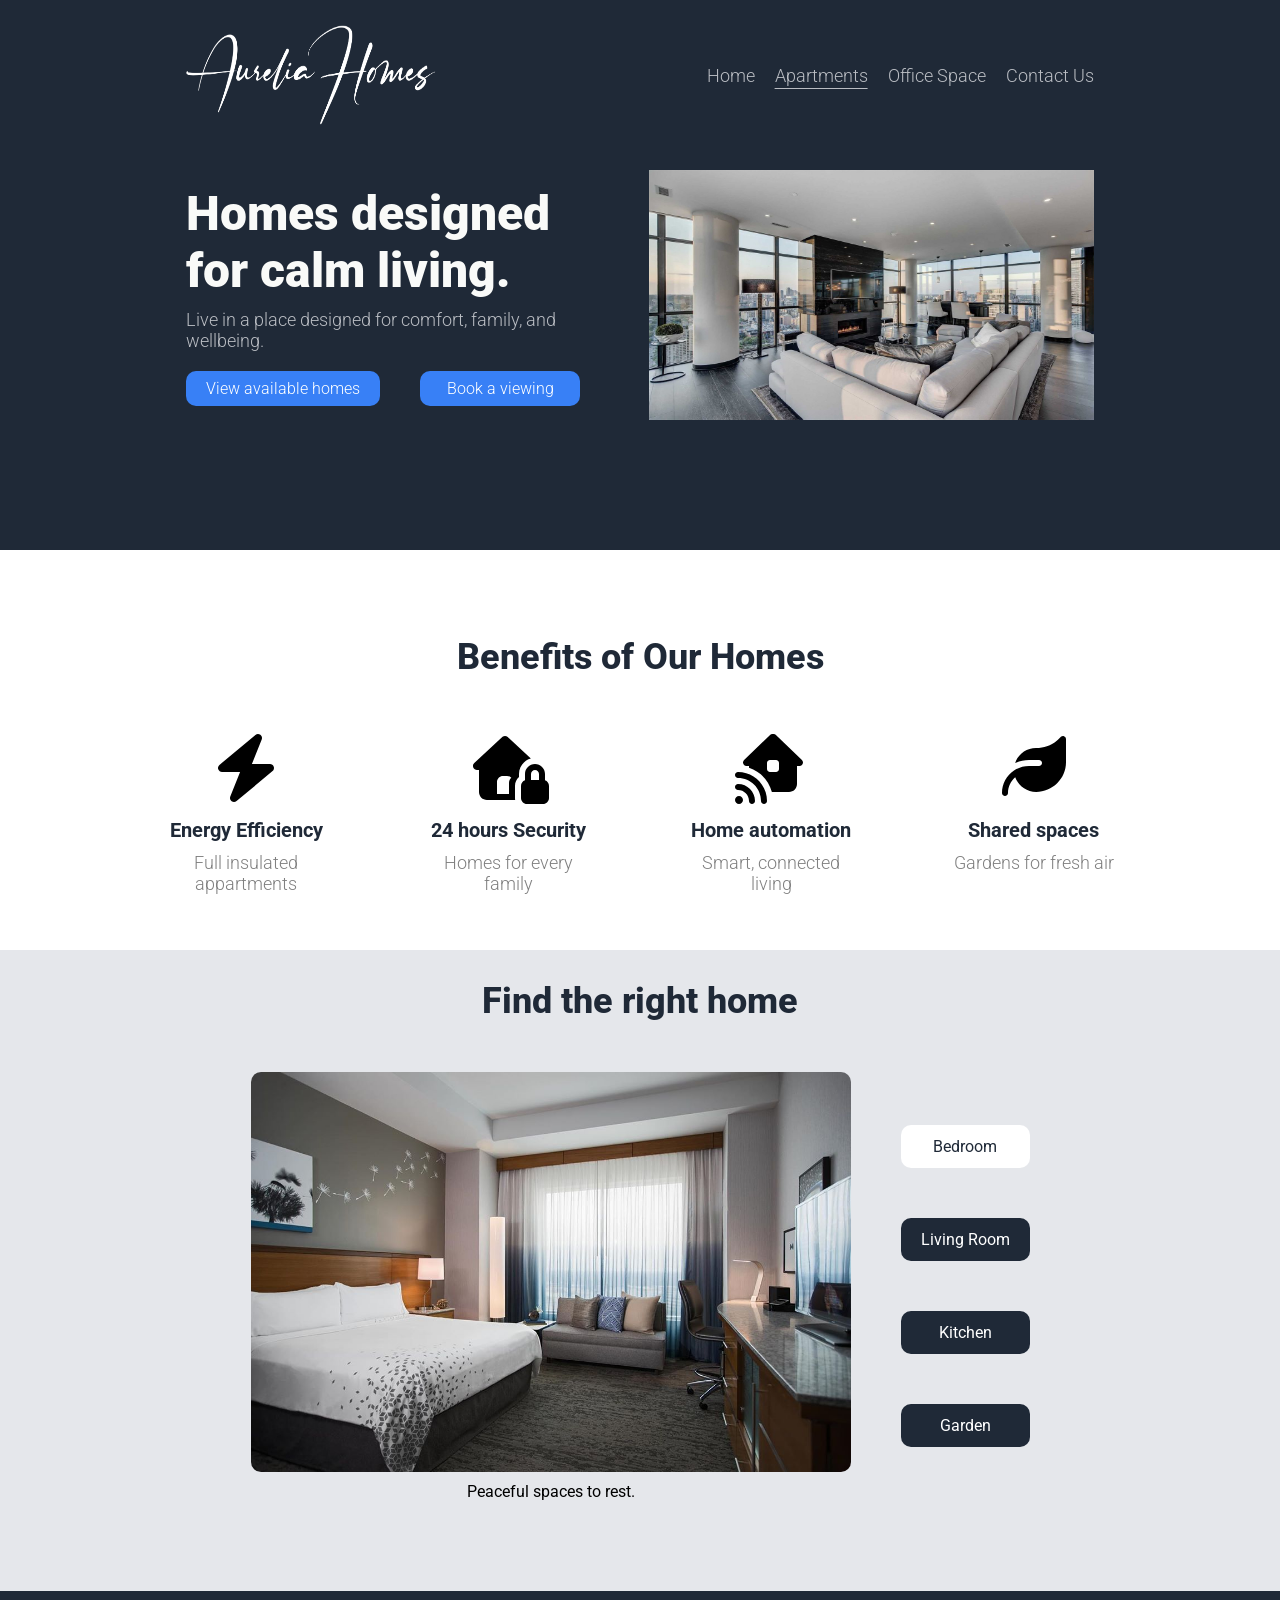
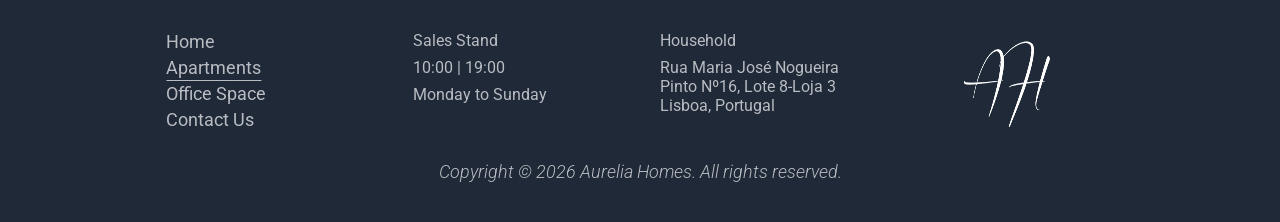
==== apartments.html @ 4593ab84 "Appartment page + fix of benefits" ====
<!DOCTYPE html>
<html lang="en">
<head>
    <meta charset="UTF-8">
    <meta name="viewport" content="width=device-width, initial-scale=1.0">
    <title>Aurelia Homes | Homes</title>
    <link rel="stylesheet" href="styles/universal.css">
    <link rel="stylesheet" href="styles/apartments.css">
</head>
<body>
    <header>
        <div class="header-container">

            <div class="header-box">
                <img class="logonav1" src="assets/logoFullWhite.png" alt="Aurelia Homes logo" height="100" width="250">
                <nav class="nav1">
                    <ul class="menu-box">
                        <li><a class="header-item" href="index.html" aria-current="page">Home</a></li>
                        <li><a class="header-item active" href="apartments.html">Apartments</a></li>
                        <li><a class="header-item" href="office.html" aria-current="page">Office Space</a></li>
                        <li><a class="header-item" href="contact.html">Contact Us</a></li>
                    </ul>
                </nav>
            </div>


            <div class="header-box">
                <img class="logonav2" src="assets/logoSmallWhite.png" alt="Aurelia Homes logo" height="100" width="100">
                <nav class="nav2">
                    <ul class="menu-box">
                        <li><a class="header-item" href="index.html">Home</a></li>
                        <li><a class="header-item active" href="apartments.html">Apartments</a></li>
                        <li><a class="header-item" href="office.html" aria-current="page">Office Space</a></li>
                        <li><a class="header-item" href="contact.html">Contact Us</a></li>
                    </ul>
                </nav>
            </div>

            <input type="checkbox" id="menu-toggle" class="menu-toggle">

            <label for="menu-toggle" class="burger" aria-label="Abrir menú">
                <span></span>
                <span></span>
                <span></span>
            </label>

        </div>

        <div class="content-container">
            <div class="content-box">
                <div class="herocontent-box">
                    <h1 class="hero-main-text">Homes designed for calm living.</h1>
                    <p class="hero-secondary-text">Live in a place designed for comfort, family, and wellbeing.</p>

                    <div class="hero-button-group">
                        <a class="hero-button" href="#showcase">View available homes</a>
                        <a class="hero-button" href="contact.html">Book a viewing</a>
                    </div>
                </div>

                <img src="assets/mainApartment.png" alt="Aurelia Homes building exterior" height="250" width="500">
            </div>
        </div>
    </header>

    <main>
        <section class="office-benefits">
            <div class="benefits-title">
                <h2 class="h2-benefits"> Benefits of Our Homes </h2>
            </div>
            <div class="benefits-section">
                <div class="benefits-image-box">
                    <img src="assets/bolt-solid-full.svg" alt="Energy Efficiency">
                    <h3 class="benefit-title">Energy Efficiency</h3>
                    <p class="benefit-text">Full insulated appartments</p>
                </div>
                <div class="benefits-image-box">
                    <img src="assets/house-lock-solid-full.svg" alt="24 hours Security">
                    <h3 class="benefit-title">24 hours Security</h3>
                    <p class="benefit-text">Homes for every family</p>
                </div>
                <div class="benefits-image-box">
                    <img src="assets/house-signal-solid-full.svg" alt="Home automation">
                    <h3 class="benefit-title">Home automation</h3>
                    <p class="benefit-text">Smart, connected living</p>
                </div>
                <div class="benefits-image-box">
                    <img src="assets/leaf-solid-full.svg" alt="Shared spaces">
                    <h3 class="benefit-title">Shared spaces</h3>
                    <p class="benefit-text">Gardens for fresh air</p>
                </div>
            </div>
        </section>

        <section class="showcase" id="showcase">
            <div class="showcase-title">
                <h2 class="h2-benefits"> Find the right home </h2>
            </div>

            <div class="showcase-content">
                <input type="radio" id="pic1" name="showcase-radio" checked>
                <input type="radio" id="pic2" name="showcase-radio">
                <input type="radio" id="pic3" name="showcase-radio">
                <input type="radio" id="pic4" name="showcase-radio">

                <div class="showcase-photo">
                    <figure class="image1">
                        <img src="assets/bedroom.png" alt="Bedroom">
                        <figcaption>Peaceful spaces to rest.</figcaption>
                    </figure>
                    <figure class="image2">
                        <img src="assets/livingRoom.png" alt="Living Room">
                        <figcaption>Bright spaces to share with family.</figcaption>
                    </figure>

                    <figure class="image3">
                        <img src="assets/kitchen.png" alt="Kitchen">
                        <figcaption> Modern, functional kitchens.</figcaption>
                    </figure>

                    <figure class="image4">
                        <img src="assets/garden.png" alt="Garden">
                        <figcaption>Outdoor spaces to enjoy fresh air.</figcaption>
                    </figure>
                </div>

                <div class="showcase-buttons">
                    <label class="photo-button" for="pic1">Bedroom</label>
                    <label class="photo-button" for="pic2">Living Room</label>
                    <label class="photo-button" for="pic3">Kitchen</label>
                    <label class="photo-button" for="pic4">Garden</label>
                </div>
            </div>
        </section>
    </main>
    

     <footer class="footer-container">

        <div class="footer-grid">         
            <nav class="footerNav1">
                <ul class="menu-box2">
                    <li><a class="footer-item" href="index.html">Home</a></li>
                    <li><a class="footer-item active" href="apartments.html">Apartments</a></li>
                    <li><a class="footer-item" href="office.html" aria-current="page">Office Space</a></li>
                    <li><a class="footer-item" href="contact.html">Contact Us</a></li>
                </ul>
            </nav>

            <div>
                <p>Sales Stand</p>
                <p>10:00 | 19:00</p>
                <p>Monday to Sunday</p>
            </div>

            <div>
                <p>Household</p>
                <p>Rua Maria José Nogueira Pinto Nº16, Lote 8-Loja 3 Lisboa, Portugal</p>
            </div>

            <div class="footerLogo">
               <img src="assets/logoSmallWhite.png" alt="Aurelia Homes logo" height="100" width="100">
            </div>

        </div>

        <div class="footer-gridMobile">    
            <nav class="footerNav2">
                <ul class="menu-box2">
                    <li><a class="footer-item" href="index.html">Home</a></li>
                    <li><a class="footer-item active" href="apartments.html">Apartments</a></li>
                    <li><a class="footer-item" href="office.html" aria-current="page">Office Space</a></li>
                    <li><a class="footer-item" href="contact.html">Contact Us</a></li>
                </ul>
            </nav>


            <input type="checkbox" id="menu-toggleFooter" class="menu-toggle2" >

            <label for="menu-toggleFooter" class="burger" aria-label="Abrir menú">
                <span></span>
                <span></span>
                <span></span>
            </label>


            <div class="footerLogo">
               <img src="assets/logoSmallWhite.png" alt="Aurelia Homes logo" height="100" width="100">
            </div>

        </div>
        <p class="footer-text">Copyright &copy; 2026 Aurelia Homes. All rights reserved.</p>
    </footer>
</body>
</html>
---- styles/universal.css ----
@import url('https://fonts.googleapis.com/css2?family=Roboto:ital,wght@0,100;0,300;0,400;0,700;0,900;1,100;1,300;1,400;1,700;1,900&display=swap');

* {
	box-sizing: border-box;
}

body {
    min-height: 100vh;
	font-family: 'Roboto', sans-serif;
	margin: 0;
	padding: 0;
}

/* ----- Shared navigation ----- */

header {
    /* border: 2px solid red; */
    display: flex;
    width: 100%;
    background-color: #1F2937;
    flex-direction: column;
    align-items: center;
    margin: 0;
    padding: 0;

}

.header-container {
    display: flex;
	justify-content: space-between;
	align-items: center;
    width: 74%;
	font-weight: 300;


}

.header-box {
    display: flex;
    justify-content: space-between;
	align-items: center;
    width: 100%;
    margin: 20px;
    position: relative;

}

.header-container > .header-box:last-of-type {
    display: none;
}

.menu-box {
	display: flex;
	gap: 20px;
	font-size: 18px;
	color: #e5e7ebc6;
	list-style: none;
	margin: 0;
	padding: 0;
}

.header-item {
	color: inherit;
	text-decoration: none;
}

.header-item:hover {
	color: white;
}

.header-item.active {
	text-decoration: underline;
	text-underline-offset: 6px;
}


/* Checkbox oculto que guarda el estado del menú */
.menu-toggle {
    position: absolute;
    opacity: 0;
    pointer-events: none;
}

/* Icono burger, oculto en escritorio */
.burger {
    display: none;
    flex-direction: column;
    gap: 5px;
    cursor: pointer;

    span {
        width: 40px;
        height: 6px;
        background-color: #F9FAF8;
        border-radius: 2px;
    }

}


/* Nav desplegable móvil, oculto por defecto */
.nav2 {
    display: none;
    position: absolute;
    top: 100%;
    left: 0;
    width: 100%;
    margin: 0;
    padding: 20px;
    background-color: #F9FAF8;
    z-index: 10;
}

/* Mostrar el desplegable cuando el checkbox está marcado */
.header-container:has(.menu-toggle:checked) .nav2 {
    display: block;
}



 /* Benefits Section */

 .office-benefits {
     min-height: 400px;
     display: flex;
     flex-direction: column;
     align-items: center;
     justify-content: center;
     text-align: center;
 }

 .h2-benefits {
     font-size: 36px;
     color: #1F2937;
     font-weight: 800;
     margin-bottom: 50px;
 }

 .benefits-section {
     width: 74%;
     display: flex;
     justify-content: space-between;
     gap: 70px;
 }

 .benefits-image-box {
     display: flex;
     flex-direction: column;
     align-items: center;
     gap: 10px;
     width: 160px;
 }

 .benefits-image-box img {
     width: 80px;
     height: 80px;
 }

 .benefit-title {
     font-size: 20px;
     color: #1F2937;
     font-weight: 700;
     margin: 0;
 }

 .benefit-text {
     font-size: 18px;
     color: #808080;
     text-align: center;
     font-weight: 300;
     margin: 0;
 }




/* ----- Shared footer ----- */

.footer-container {
	min-height: 100px;
	width: 100%;
	display: flex;
	background-color: #1F2937;
	flex-direction: column;
	justify-content: center;
	align-items: center;
	gap: 30px;
	margin: 0;
	padding: 40px 0;
}



.footer-grid {
	display: flex;
	justify-content: space-between;
	gap: 40px;
	width: 74%;

}

.footer-grid > div,
.footer-grid > nav {
	display: flex;
	flex: 1;
	flex-direction: column;
	align-items: flex-start;
	gap: 8px;
	color: #e5e7ebc6;
	font-size: 16px;

}



.footer-grid p {
	margin: 0;
}

.footer-gridMobile {
	display: none;
	gap: 20px;
	width: 90%;
	position: relative;
}

.footer-item {
	color: inherit;
	text-decoration: none;
}

.footer-item:hover {
	color: white;
}


.footer-text {
	font-style: italic;
	font-weight: 300;
	font-size: 18px;
	color: #e5e7ebc6;
	margin: 0;
}

.footer-grid > .footerLogo,
.footer-gridMobile > .footerLogo {
	display: flex;
	align-items: center;
}


.menu-toggle2 {
    position: absolute;
    opacity: 0;
    pointer-events: none;
}

.menu-box2 {
	display: flex;
	flex-direction: column;
	width: 100%;
	gap: 5px;
	font-size: 18px;
	color: #e5e7ebc6;
	list-style: none;
	margin: 0;
	padding: 0;
}

.footerNav1 {
	display: flex;
	flex-direction: column;

}


/* Nav desplegable móvil, oculto por defecto */
.footerNav2 {
    display: none;
    position: absolute;
    bottom: 100%;
    left: 0;
    width: 100%;
    margin: 0;
    padding: 20px;
    background-color: #F9FAF8;
    z-index: 10;
}



/* Mostrar el desplegable cuando el checkbox está marcado */
.footer-container:has(.menu-toggle2:checked) .footerNav2 {
    display: block;
}

.footer-item.active {
	text-decoration: underline;
	text-underline-offset: 6px;
}


/* ----- RESPONSIVENESS ----- */

@media screen and (max-width: 768px) {
	
	.header-container {
		width: 100%;
		padding-right: 1rem;
	}

    .header-container > .header-box:first-of-type {
        display: none;
    }
    .header-container > .header-box:last-of-type {
        display: flex;
    }

	.header-item:hover {
		color:#1F2937;
		font-weight: bold;	
	}

	.footer-item:hover {
		color:#1F2937;
		font-weight: bold;	
	}


	.footer-grid {
		display: none;
	}

	.footer-gridMobile {
		display: flex;
		justify-content: space-between;
		align-items: center;
	}
    .burger {
        display: flex;
    }

    .nav2 .menu-box {
        flex-direction: column;
        gap: 15px;
        padding-top: 20px;
		color:#1F2937;
		
    }

	.footerNav2 .menu-box2 {
        flex-direction: column;
        gap: 15px;
        padding-top: 20px;
		color:#1F2937;

    }




	
}
---- styles/apartments.css ----
/* Header Section */

 .header-container {
     min-height: 150px;
 }

 .content-container {
     min-height: 400px;
     width: 74%;
     display: flex;
     flex-direction: column;
     font-family: 'Roboto', sans-serif;
     font-weight: 300;
 }

 .content-box {
     display: flex;
     justify-content: space-between;
     margin: 20px;
     gap: 60px;
 }

 .herocontent-box {
     display: flex;
     flex-direction: column;
     justify-content: center;
     width: 50%;
     gap: 10px;

 }

 .hero-main-text {
     font-size: 48px;
     font-weight: 900;
     color: #F9FAF8;
     margin: 0;
 }

 .hero-secondary-text {
     font-size: 18px;
     color: #e5e7ebc6;
     margin: 0;
 }

 .hero-button-group {
     display: flex;
     gap: 40px;
 }

 .hero-button {
     display: flex;
     justify-content: center;
     align-items: center;
     background-color: #3880F6;
     border-radius: 10px;
     min-width: 160px;
     height: 35px;
     margin-top: 10px;
     text-decoration: none;
     color: white;
     padding: 10px 20px;
 }



 /* Showcase Section */

 .showcase {
     min-height: 500px;
     display: flex;
     flex-direction: column;
     align-items: center;
     background-color: #e5e7eb;
     padding-bottom: 10vh;
 }

 .showcase-content {
     display: flex;
     gap: 50px;
     max-width: 90%;
 }

 input[type="radio"] {
     display: none;
 }

 .showcase-photo {
     width: 600px;
 }

 .showcase-photo figure {
     display: none;
     margin: 0;
     text-align: center;
 }

 .showcase-photo figure img {
     width: 100%;
     height: 400px;
     object-fit: cover;
     border-radius: 10px;
     display: block;
 }

 .showcase-photo figcaption {
     margin-top: 10px;
     text-align: center;
 }

 .showcase-buttons {
     display: flex;
     flex-direction: column;
     justify-content: center;
     gap: 50px;
 }

 .photo-button {
     padding: 12px 20px;
     background-color: #1F2937;
     color: white;
     border-radius: 10px;
     cursor: pointer;
     font-family: 'Roboto', sans-serif;
     text-align: center;
 }

 .photo-button:hover {
     background: white;
     color: #1F2937;
 }

 #pic1:checked~.showcase-photo .image1,
 #pic2:checked~.showcase-photo .image2,
 #pic3:checked~.showcase-photo .image3,
 #pic4:checked~.showcase-photo .image4 {
     display: block;
 }

 #pic1:checked~.showcase-buttons label[for="pic1"],
 #pic2:checked~.showcase-buttons label[for="pic2"],
 #pic3:checked~.showcase-buttons label[for="pic3"],
 #pic4:checked~.showcase-buttons label[for="pic4"] {
     background: white;
     color: #1F2937;
 }

 @media (max-width: 768px) {

     .content-container {
         width: 100%
     }

     .content-box {
         width: auto;
         flex-direction: column;
         margin: 20px 1rem;
     }

     .herocontent-box {
         width: 100%;
         align-items: center;
         text-align: center;
     }

     .content-box img {
         width: 100%;
         height: auto;
     }

     .benefits-section {
         flex-wrap: wrap;
         gap: 30px;
     }

     .benefits-image-box {
         flex-basis: 40%;
     }

     .showcase-content {
         flex-direction: column;
         align-items: center;
         gap: 30px;
     }

     .showcase-buttons {
         gap: 15px;
         width: 100%;
     }

     .showcase-photo {
         width: 100%;
         max-width: 300px;
     }
 }
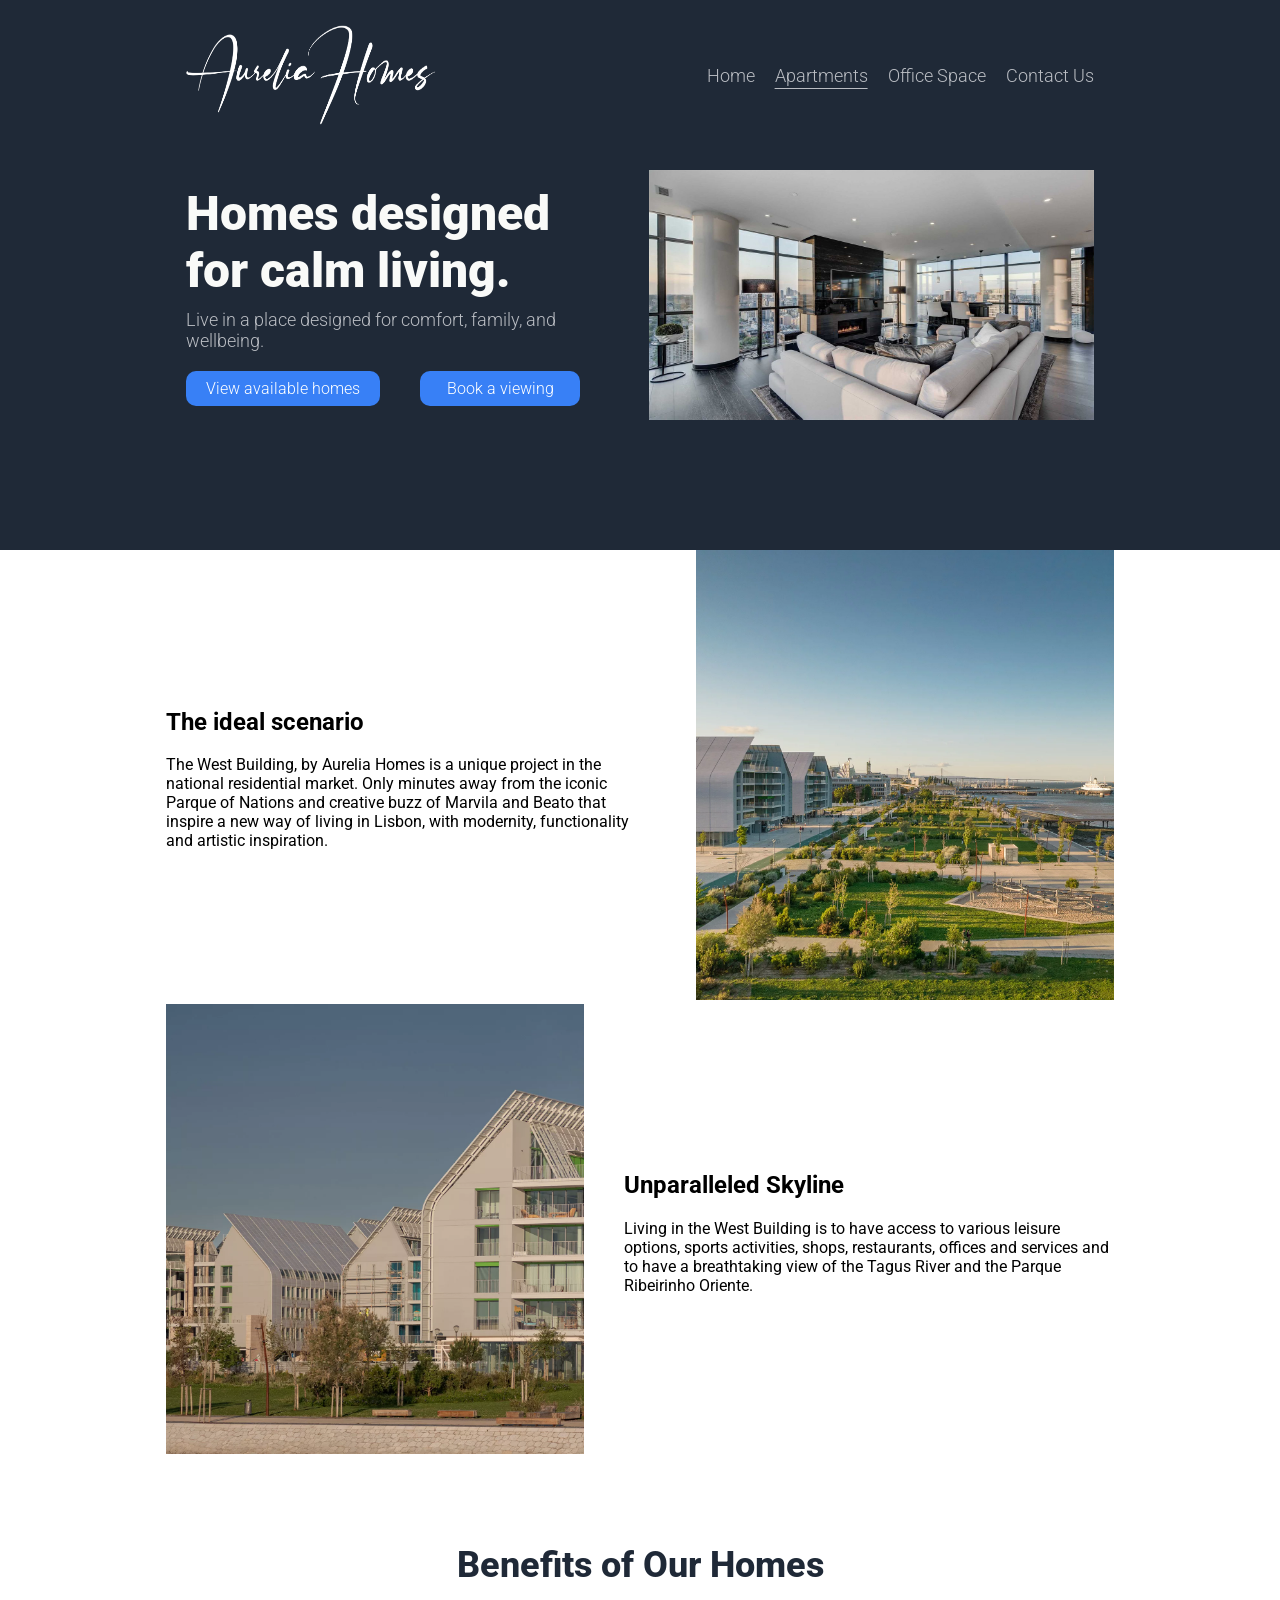
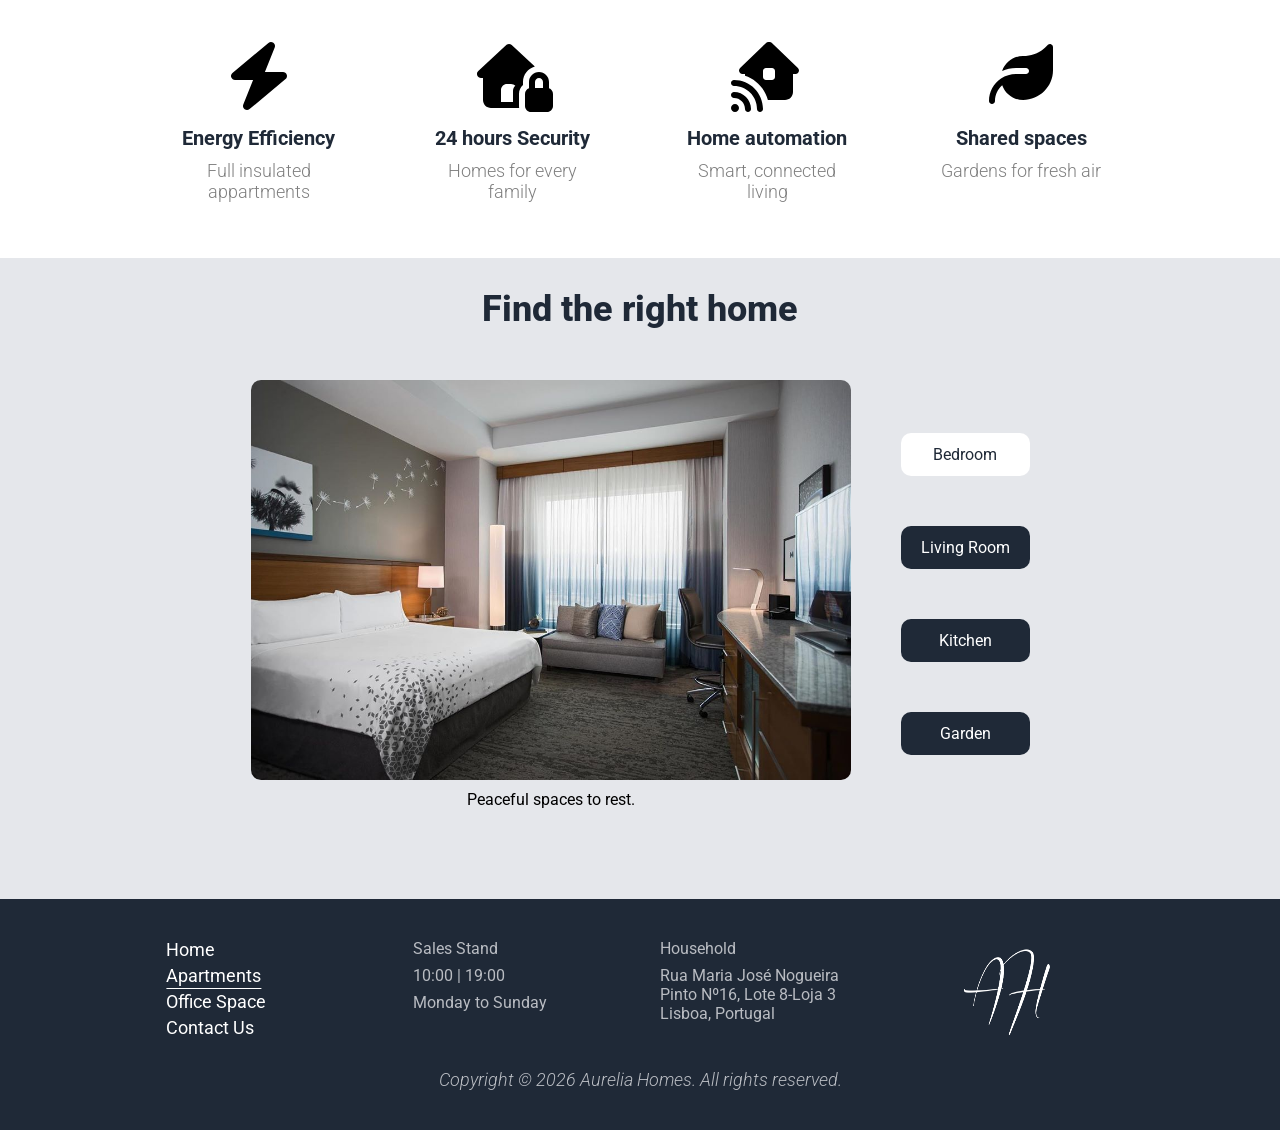
==== commit abed258f: "Fix class names" ====
--- a/apartments.html
+++ b/apartments.html
@@ -64,6 +64,47 @@
     </header>
 
     <main>
+        <section class="apartInfo">
+
+            <div class="apartInfoContainer">
+                <div class="apartInfoText">
+                    <h1>The ideal scenario</h1>
+                    <p>
+                        The West Building, by Aurelia Homes is a unique project in the national residential market. 
+                        Only minutes away from the iconic Parque of Nations and creative buzz of Marvila and Beato that 
+                        inspire a new way of living in Lisbon, with modernity, functionality and artistic inspiration.
+                    </p>
+                </div>
+
+                <div class="apartInfoText">
+                    <img src="assets/west1.jpg" alt="Aurelia Homes building exterior">
+                </div>
+
+            </div>
+
+
+            <div class="apartInfoContainer">
+
+                <div class="apartInfoText">
+                    <img src="assets/west2.jpg" alt="Aurelia Homes building exterior">
+                </div>
+
+                <div class="apartInfoText">
+                    <h1>Unparalleled Skyline</h1>
+                    <p>
+                        Living in the West Building is to have access to various leisure options, 
+                        sports activities, shops, restaurants, offices and services and to have a breathtaking 
+                        view of the Tagus River and the Parque Ribeirinho Oriente.
+                    </p>
+                </div>
+
+            </div>
+
+
+
+        </section>
+
+
         <section class="office-benefits">
             <div class="benefits-title">
                 <h2 class="h2-benefits"> Benefits of Our Homes </h2>
@@ -174,16 +215,6 @@
                 </ul>
             </nav>
 
-
-            <input type="checkbox" id="menu-toggleFooter" class="menu-toggle2" >
-
-            <label for="menu-toggleFooter" class="burger" aria-label="Abrir menú">
-                <span></span>
-                <span></span>
-                <span></span>
-            </label>
-
-
             <div class="footerLogo">
                <img src="assets/logoSmallWhite.png" alt="Aurelia Homes logo" height="100" width="100">
             </div>
--- a/styles/universal.css
+++ b/styles/universal.css
@@ -118,61 +118,94 @@
 
 
 
- /* Benefits Section */
-
- .office-benefits {
-     min-height: 400px;
+ /* BASE REUTILIZABLE — Benefits es la clase principal */
+.office-benefits,
+.features-section {
+    min-height: 400px;
+    display: flex;
+    flex-direction: column;
+    align-items: center;
+    justify-content: center;
+    text-align: center;
+}
+
+/* Títulos principales */
+.h2-benefits,
+.features-title {
+    font-size: 36px;
+    color: #1F2937;
+    font-weight: 800;
+    margin-bottom: 50px;
+}
+
+/* Grids */
+.benefits-section,
+.features-grid {
+    width: 74%;
+    display: flex;
+    justify-content: space-around; 
+    gap: 70px;
+}
+
+/* Cards */
+.benefits-image-box,
+.feature-card {
+    display: flex;
+    flex-direction: column;
+    align-items: center;
+    gap: 10px;
+    width: 160px;
+}
+
+/* Imágenes */
+.benefits-image-box img,
+.feature-card img {
+    width: 80px;
+    height: 80px;
+}
+
+/* Títulos de cada item */
+.benefit-title,
+.feature-title {
+    font-size: 20px;
+    color: #1F2937;
+    font-weight: 700;
+    margin: 0;
+}
+
+/* Textos */
+.benefit-text,
+.feature-text {
+    font-size: 18px;
+    color: #808080;
+    text-align: center;
+    font-weight: 300;
+    margin: 0;
+}
+
+
+
+
+ /* Apart section */
+
+ .apartInfo {
      display: flex;
      flex-direction: column;
      align-items: center;
-     justify-content: center;
-     text-align: center;
  }
 
- .h2-benefits {
-     font-size: 36px;
-     color: #1F2937;
-     font-weight: 800;
-     margin-bottom: 50px;
+ .apartInfoContainer {
+     display: flex;
+     align-items: center;
+     width: 74%;
+     gap: 40px;
  }
 
- .benefits-section {
-     width: 74%;
-     display: flex;
-     justify-content: space-between;
-     gap: 70px;
+ .apartInfoText img {
+     max-height: 450px;
+     max-width: 500px;
+
  }
-
- .benefits-image-box {
-     display: flex;
-     flex-direction: column;
-     align-items: center;
-     gap: 10px;
-     width: 160px;
- }
-
- .benefits-image-box img {
-     width: 80px;
-     height: 80px;
- }
-
- .benefit-title {
-     font-size: 20px;
-     color: #1F2937;
-     font-weight: 700;
-     margin: 0;
- }
-
- .benefit-text {
-     font-size: 18px;
-     color: #808080;
-     text-align: center;
-     font-weight: 300;
-     margin: 0;
- }
-
-
-
 
 /* ----- Shared footer ----- */
 
@@ -221,11 +254,10 @@
 	display: none;
 	gap: 20px;
 	width: 90%;
-	position: relative;
 }
 
 .footer-item {
-	color: inherit;
+	color: white;
 	text-decoration: none;
 }
 
@@ -249,12 +281,6 @@
 }
 
 
-.menu-toggle2 {
-    position: absolute;
-    opacity: 0;
-    pointer-events: none;
-}
-
 .menu-box2 {
 	display: flex;
 	flex-direction: column;
@@ -274,24 +300,9 @@
 }
 
 
-/* Nav desplegable móvil, oculto por defecto */
 .footerNav2 {
-    display: none;
-    position: absolute;
-    bottom: 100%;
-    left: 0;
-    width: 100%;
-    margin: 0;
-    padding: 20px;
-    background-color: #F9FAF8;
-    z-index: 10;
-}
-
-
-
-/* Mostrar el desplegable cuando el checkbox está marcado */
-.footer-container:has(.menu-toggle2:checked) .footerNav2 {
-    display: block;
+	display: flex;
+	flex-direction: column;
 }
 
 .footer-item.active {
@@ -317,12 +328,19 @@
     }
 
 	.header-item:hover {
-		color:#1F2937;
 		font-weight: bold;	
 	}
+	
+	.office-benefits{
+		margin-bottom: 20px;
+	}
+
+	.apartInfoContainer	{
+		margin-top: 20px;
+		flex-direction: column;
+	}
 
 	.footer-item:hover {
-		color:#1F2937;
 		font-weight: bold;	
 	}
 
--- a/styles/apartments.css
+++ b/styles/apartments.css
@@ -191,4 +191,7 @@
          width: 100%;
          max-width: 300px;
      }
- }+
+ }
+
+
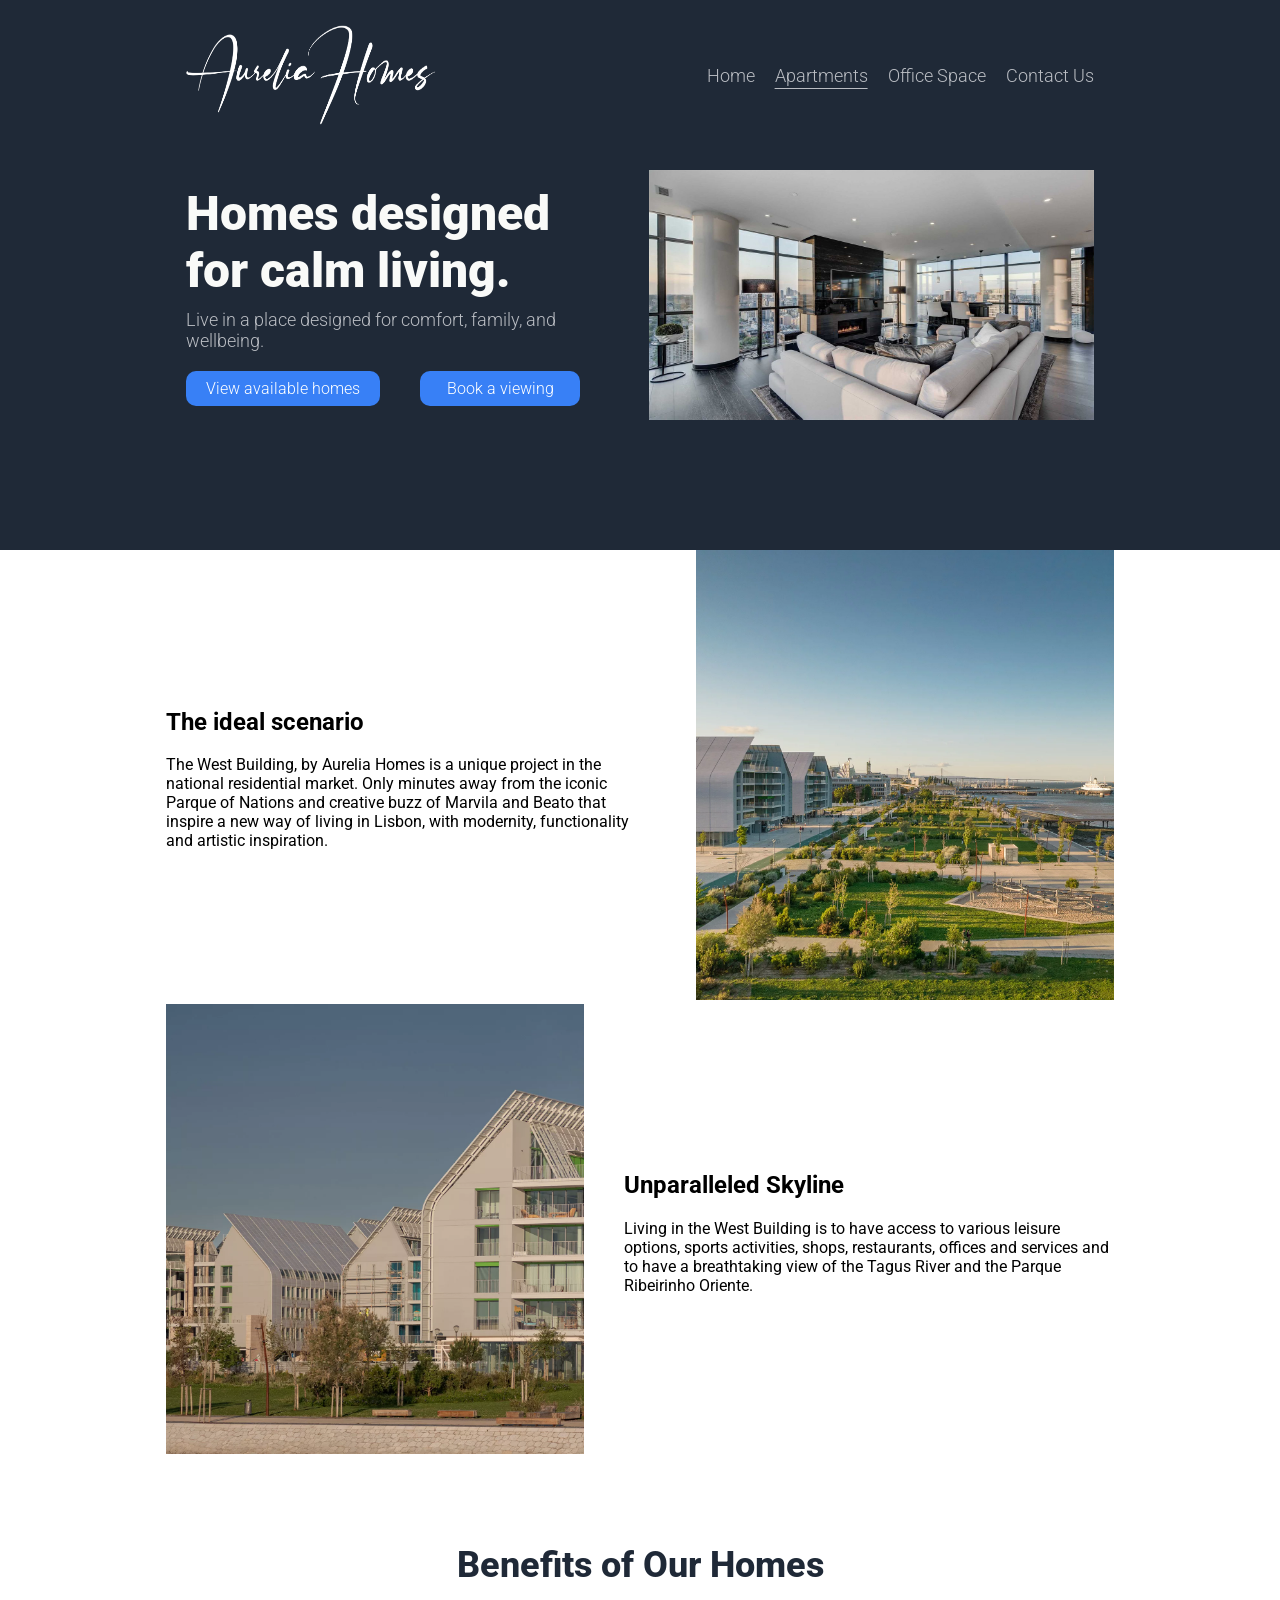
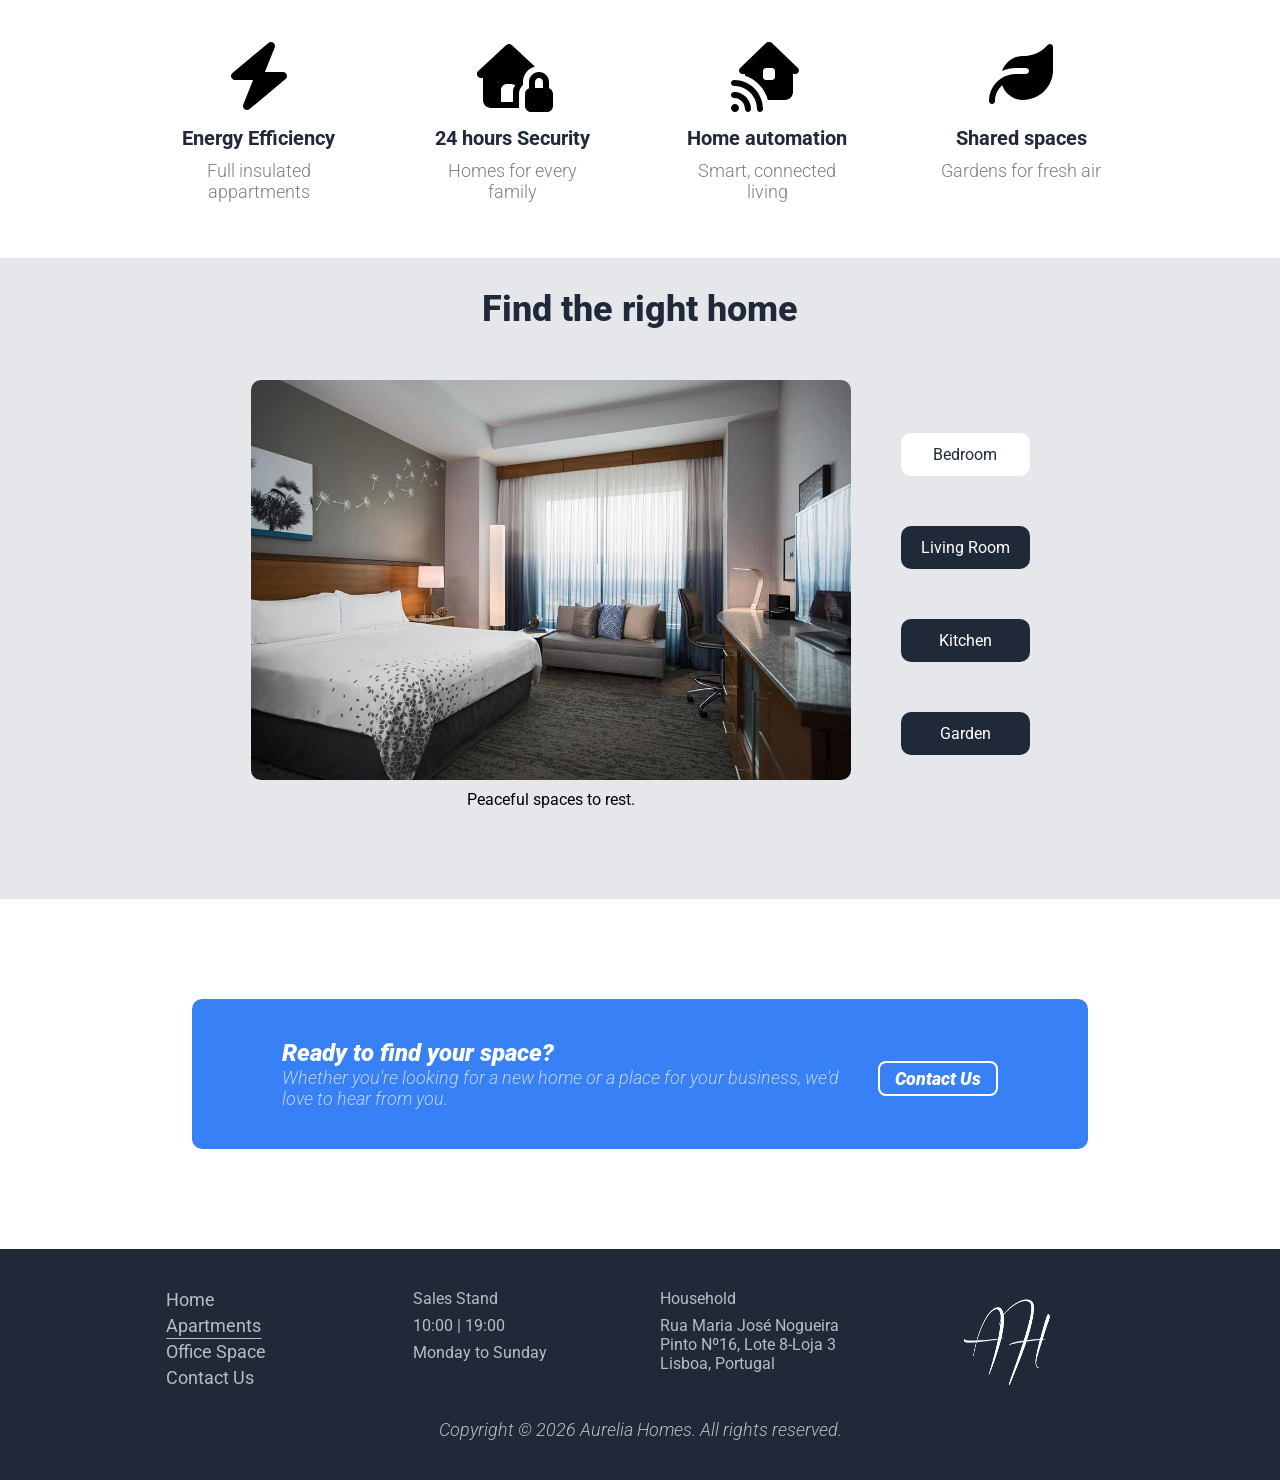
==== commit 2b8b0620: "responsiveness rework" ====
--- a/apartments.html
+++ b/apartments.html
@@ -173,7 +173,37 @@
                 </div>
             </div>
         </section>
+
+
+        <section class="cta-section" aria-labelledby="cta-heading">
+
+            <div class="cta-box">
+
+                <div class="cta-content">
+
+                    <div class="cta-copy">
+                        <h2 id="cta-heading" class="cta-title">
+                            Ready to find your space?
+                        </h2>
+
+                        <p class="cta-text">
+                            Whether you're looking for a new home or a place for your business,
+                            we'd love to hear from you.
+                        </p>
+                    </div>
+
+                    <a class="outline-button" href="contact.html">
+                        Contact Us
+                    </a>
+
+                </div>
+
+            </div>
+
+        </section>
     </main>
+    
+
     
 
      <footer class="footer-container">
--- a/styles/universal.css
+++ b/styles/universal.css
@@ -207,6 +207,85 @@
 
  }
 
+
+/*SECTION 4 - Call to action */
+.cta-section {
+    /* border: 2px solid red; */
+    min-height: 350px;
+    width: 100%;
+    display: flex;
+    justify-content: center;
+    align-items: center;
+    margin: 0;
+    padding: 0;
+
+
+}
+
+.cta-box {
+    /* border: 2px solid red; */
+    background-color: #3880F6;
+    display: flex;
+    height: 150px;
+    width: 70%;
+    justify-content: center;
+    align-items: center;
+    border-radius: 10px;
+    font-style: italic;
+    font-weight: 300;
+}
+
+.cta-content {
+    /* border: 2px solid red; */
+    display: flex;
+    width: 80%;
+    justify-content: space-between;
+	align-items: center;
+	gap: 20px;
+    
+}
+
+.cta-copy {
+    /* border: 2px solid red; */
+    display: flex;
+    flex-direction: column;
+
+}
+
+.cta-title {
+    /* border: 2px solid red; */
+    font-size: 24px;
+    color: white;
+    font-weight: 900;
+    margin: 0;
+}
+
+
+.cta-text {
+    /* border: 2px solid red; */
+    font-size: 18px;
+    color: #e5e7ebc6;
+    margin: 0;
+}
+
+
+
+.outline-button {
+    display: flex;
+    justify-content: center;
+    align-items: center;
+    width: 150px;
+    min-width: 120px;
+    height: 35px;
+    margin-top: 10px;
+    border-radius: 8px;
+    border: 2px solid white;
+    text-decoration: none;
+    font-size: 18px;
+    color: white;
+    font-weight: 900;
+}
+
 /* ----- Shared footer ----- */
 
 .footer-container {
@@ -257,7 +336,7 @@
 }
 
 .footer-item {
-	color: white;
+	color: #e5e7ebc6;
 	text-decoration: none;
 }
 
@@ -267,6 +346,7 @@
 
 
 .footer-text {
+	text-align: center;
 	font-style: italic;
 	font-weight: 300;
 	font-size: 18px;
@@ -313,6 +393,51 @@
 
 /* ----- RESPONSIVENESS ----- */
 
+
+@media screen and (max-width: 375px) {
+
+.cta-content {
+    /* border: 2px solid red; */
+    background-color: #3880F6;
+    flex-direction: column;
+    align-items: center;
+}
+
+
+.cta-box {
+    width: 95%;
+}
+
+
+   .cta-section {
+    min-height: 250px;
+    } 
+
+    .cta-text{
+        display: none;
+    }
+
+    .cta-content {
+    width: 90%;
+    }
+
+	.footer-grid {
+		display: none;
+	}
+
+
+	.footer-gridMobile {
+		display: flex;
+		width: 100%;
+		justify-content: space-between;
+		align-items: center;
+		padding: 20px;
+	}
+
+
+}
+
+
 @media screen and (max-width: 768px) {
 	
 	.header-container {
@@ -345,15 +470,7 @@
 	}
 
 
-	.footer-grid {
-		display: none;
-	}
-
-	.footer-gridMobile {
-		display: flex;
-		justify-content: space-between;
-		align-items: center;
-	}
+
     .burger {
         display: flex;
     }
@@ -366,16 +483,19 @@
 		
     }
 
-	.footerNav2 .menu-box2 {
-        flex-direction: column;
-        gap: 15px;
-        padding-top: 20px;
-		color:#1F2937;
-
-    }
-
-
-
+
+	.footer-grid {
+		display: none;
+	}
+
+
+	.footer-gridMobile {
+		display: flex;
+		width: 95%;
+		justify-content: space-between;
+		align-items: center;
+		padding: 20px;
+	}
 
 	
 }
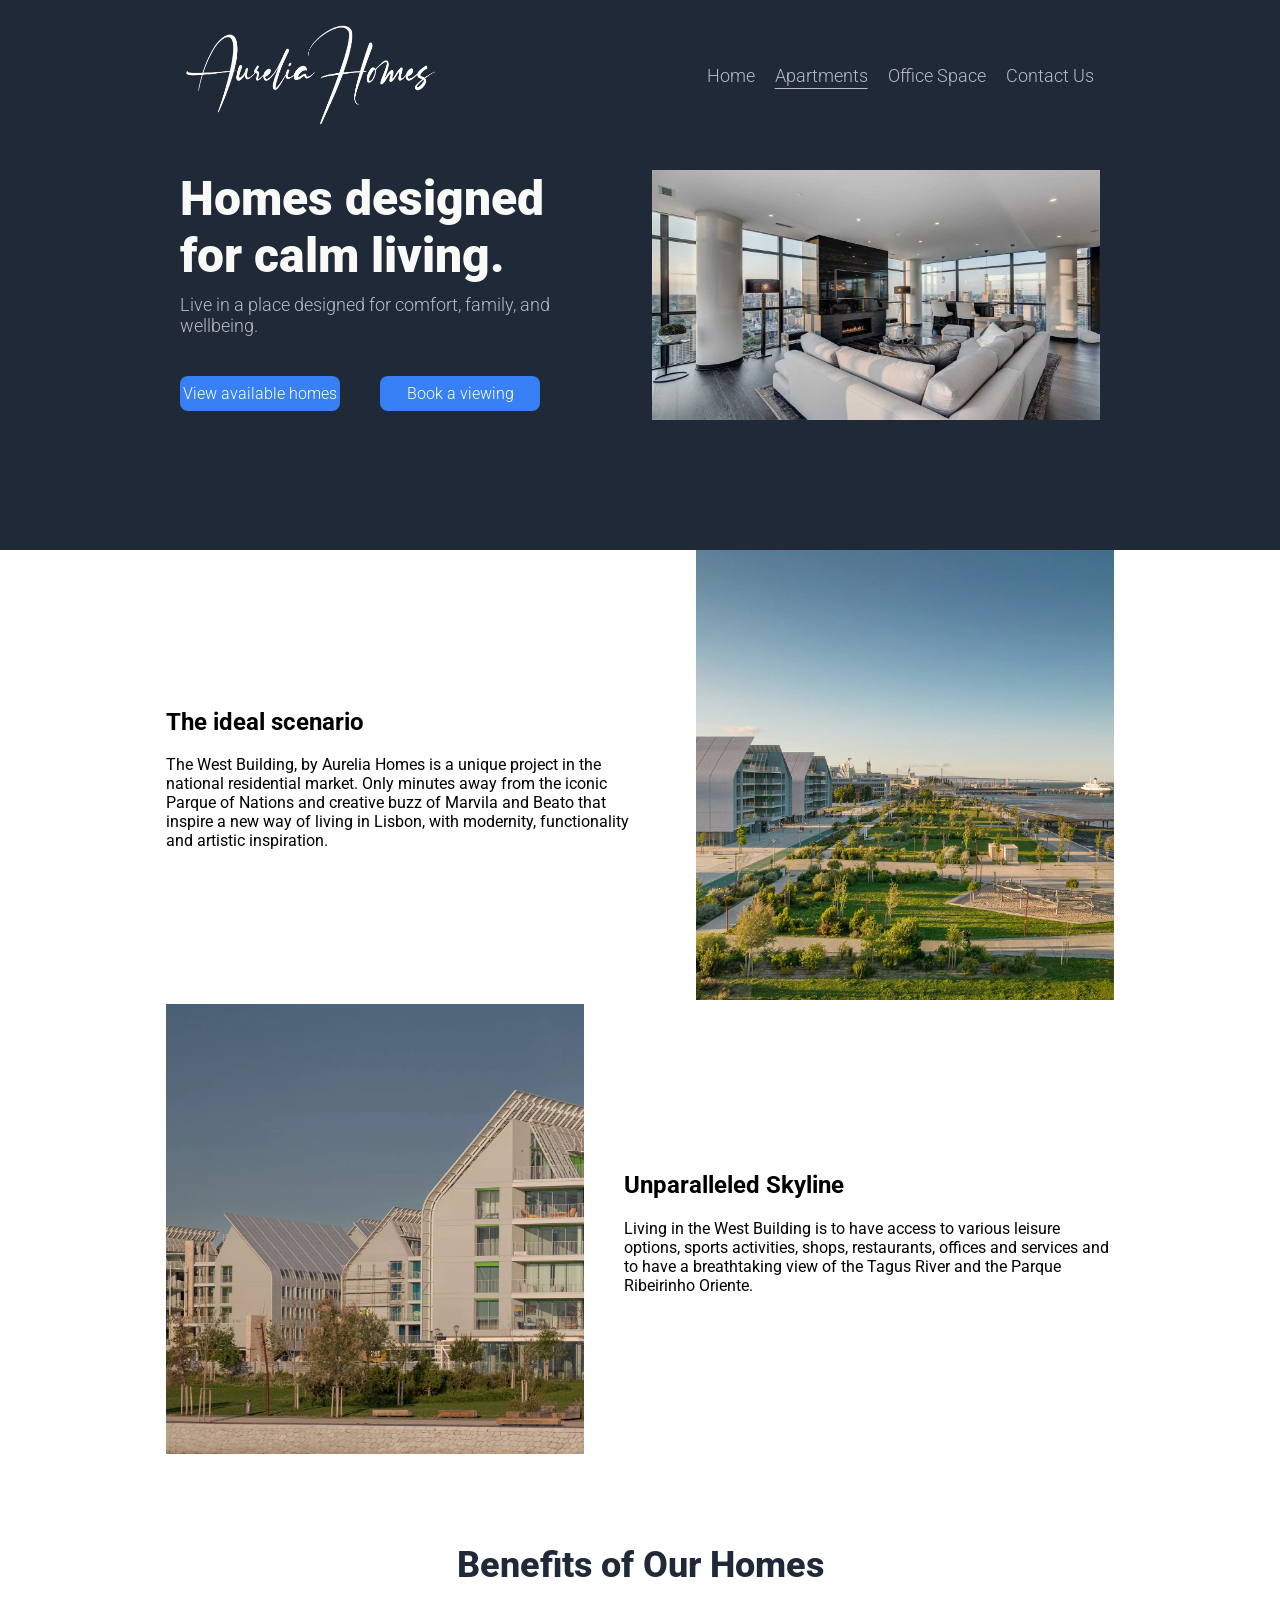
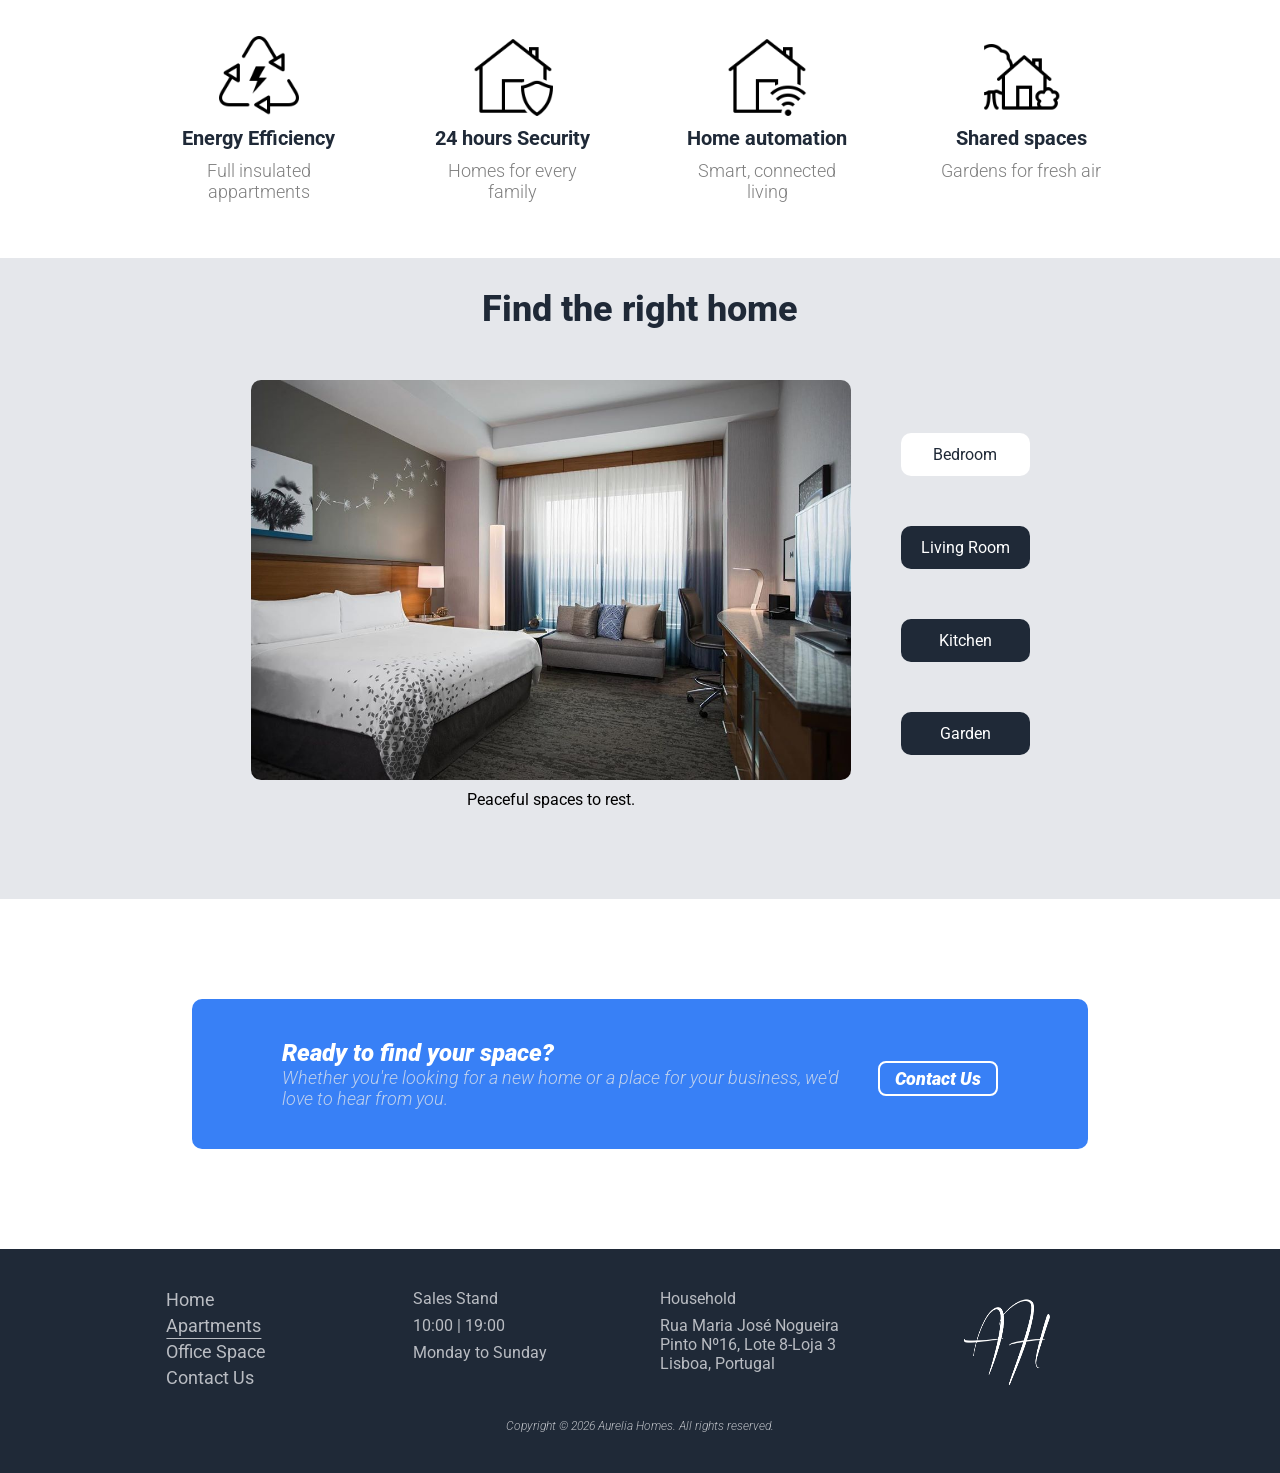
==== commit b4730bae: "general tweaks" ====
--- a/apartments.html
+++ b/apartments.html
@@ -29,8 +29,8 @@
                 <nav class="nav2">
                     <ul class="menu-box">
                         <li><a class="header-item" href="index.html">Home</a></li>
-                        <li><a class="header-item active" href="apartments.html">Apartments</a></li>
-                        <li><a class="header-item" href="office.html" aria-current="page">Office Space</a></li>
+                        <li><a class="header-item active" href="apartments.html" aria-current="page">Apartments</a></li>
+                        <li><a class="header-item" href="office.html" >Office Space</a></li>
                         <li><a class="header-item" href="contact.html">Contact Us</a></li>
                     </ul>
                 </nav>
@@ -111,22 +111,22 @@
             </div>
             <div class="benefits-section">
                 <div class="benefits-image-box">
-                    <img src="assets/bolt-solid-full.svg" alt="Energy Efficiency">
+                    <img src="assets/icons8-renewable-energy-100.png" alt="Energy Efficiency">
                     <h3 class="benefit-title">Energy Efficiency</h3>
                     <p class="benefit-text">Full insulated appartments</p>
                 </div>
                 <div class="benefits-image-box">
-                    <img src="assets/house-lock-solid-full.svg" alt="24 hours Security">
+                    <img src="assets/icons8-home-security-100.png" alt="24 hours Security">
                     <h3 class="benefit-title">24 hours Security</h3>
                     <p class="benefit-text">Homes for every family</p>
                 </div>
                 <div class="benefits-image-box">
-                    <img src="assets/house-signal-solid-full.svg" alt="Home automation">
+                    <img src="assets/icons8-smart-home-connection-100.png" alt="Home automation">
                     <h3 class="benefit-title">Home automation</h3>
                     <p class="benefit-text">Smart, connected living</p>
                 </div>
                 <div class="benefits-image-box">
-                    <img src="assets/leaf-solid-full.svg" alt="Shared spaces">
+                    <img src="assets/icons8-garden-100.png" alt="Shared spaces">
                     <h3 class="benefit-title">Shared spaces</h3>
                     <p class="benefit-text">Gardens for fresh air</p>
                 </div>
--- a/styles/universal.css
+++ b/styles/universal.css
@@ -29,6 +29,7 @@
     display: flex;
 	justify-content: space-between;
 	align-items: center;
+    min-height: 150px;
     width: 74%;
 	font-weight: 300;
 
@@ -114,6 +115,65 @@
 /* Mostrar el desplegable cuando el checkbox está marcado */
 .header-container:has(.menu-toggle:checked) .nav2 {
     display: block;
+}
+
+
+/* ----- Shared hero content ----- */
+
+.content-container {
+    min-height: 400px;
+    width: 74%;
+    display: flex;
+    flex-direction: column;
+	align-items: center;
+    font-weight: 300;
+}
+
+.content-box {
+    display: flex;
+    justify-content: space-between;
+    margin: 20px;
+    gap: 60px;
+}
+
+.herocontent-box {
+    display: flex;
+    flex-direction: column;
+    align-items: flex-start;
+    width: 50%;
+    gap: 10px;
+}
+
+.hero-main-text {
+    font-size: 48px;
+    font-weight: 900;
+    color: #F9FAF8;
+    margin: 0;
+}
+
+.hero-secondary-text {
+    font-size: 18px;
+    color: #e5e7ebc6;
+    margin: 0;
+}
+
+.hero-button-group {
+    display: flex;
+    gap: 40px;
+    margin-top: 20px;
+}
+
+.hero-button {
+    display: flex;
+    justify-content: center;
+    align-items: center;
+    background-color: #3880F6;
+    border-radius: 8px;
+    min-width: 160px;
+    height: 35px;
+    margin-top: 10px;
+    text-decoration: none;
+    color: white;
 }
 
 
@@ -349,7 +409,7 @@
 	text-align: center;
 	font-style: italic;
 	font-weight: 300;
-	font-size: 18px;
+	font-size: 12px;
 	color: #e5e7ebc6;
 	margin: 0;
 }
@@ -394,19 +454,119 @@
 /* ----- RESPONSIVENESS ----- */
 
 
-@media screen and (max-width: 375px) {
-
-.cta-content {
-    /* border: 2px solid red; */
-    background-color: #3880F6;
-    flex-direction: column;
-    align-items: center;
-}
-
-
-.cta-box {
-    width: 95%;
-}
+@media screen and (max-width: 768px) {
+	
+	.header-container {
+		width: 100%;
+		padding-right: 1rem;
+	}
+
+    .header-container > .header-box:first-of-type {
+        display: none;
+    }
+    .header-container > .header-box:last-of-type {
+        display: flex;
+    }
+
+    .content-container {
+        width: 100%;
+    }
+
+    .content-box {
+        flex-direction: column;
+        align-items: center;
+        margin: 20px 0;
+        width: 95%;
+
+		border: 1px solid red;
+    }
+
+    .content-box img {
+        width: 100%;
+        height: auto;
+    }
+
+    .herocontent-box {
+        width: 100%;
+        align-items: center;
+        justify-content: center;
+        text-align: center;
+    }
+
+	.header-item:hover {
+		font-weight: bold;
+	}
+	
+	.office-benefits{
+		margin-bottom: 20px;
+	}
+
+	.apartInfoContainer	{
+		margin-top: 20px;
+		flex-direction: column;
+		gap: 10px;
+	}
+
+	.footer-item:hover {
+		font-weight: bold;	
+	}
+
+
+
+    .burger {
+        display: flex;
+    }
+
+    .nav2 .menu-box {
+        flex-direction: column;
+        gap: 15px;
+        padding-top: 20px;
+		color:#1F2937;
+		
+    }
+
+
+	.h2-benefits,
+	.features-title {
+		font-size: 34px;
+	}
+
+
+
+	.footer-grid {
+		display: none;
+	}
+
+
+	.footer-gridMobile {
+		display: flex;
+		width: 95%;
+		justify-content: space-between;
+		align-items: center;
+		padding: 20px;
+	}
+
+	.hero-main-text {
+		font-size: 34px;
+	}
+
+	.hero-button-group {
+		flex-direction: column;
+		gap: 10px;
+		margin-top: 20px;
+	}
+
+	.cta-content {
+		/* border: 2px solid red; */
+		background-color: #3880F6;
+		flex-direction: column;
+		align-items: center;
+	}
+
+
+	.cta-box {
+		width: 95%;
+	}
 
 
    .cta-section {
@@ -433,71 +593,8 @@
 		align-items: center;
 		padding: 20px;
 	}
-
-
-}
-
-
-@media screen and (max-width: 768px) {
 	
-	.header-container {
-		width: 100%;
-		padding-right: 1rem;
-	}
-
-    .header-container > .header-box:first-of-type {
-        display: none;
-    }
-    .header-container > .header-box:last-of-type {
-        display: flex;
-    }
-
-	.header-item:hover {
-		font-weight: bold;	
-	}
-	
-	.office-benefits{
-		margin-bottom: 20px;
-	}
-
-	.apartInfoContainer	{
-		margin-top: 20px;
-		flex-direction: column;
-	}
-
-	.footer-item:hover {
-		font-weight: bold;	
-	}
-
-
-
-    .burger {
-        display: flex;
-    }
-
-    .nav2 .menu-box {
-        flex-direction: column;
-        gap: 15px;
-        padding-top: 20px;
-		color:#1F2937;
-		
-    }
-
-
-	.footer-grid {
-		display: none;
-	}
-
-
-	.footer-gridMobile {
-		display: flex;
-		width: 95%;
-		justify-content: space-between;
-		align-items: center;
-		padding: 20px;
-	}
-
-	
-}
-
-
+
+}
+
+
--- a/styles/apartments.css
+++ b/styles/apartments.css
@@ -1,68 +1,3 @@
- /* Header Section */
-
- .header-container {
-     min-height: 150px;
- }
-
- .content-container {
-     min-height: 400px;
-     width: 74%;
-     display: flex;
-     flex-direction: column;
-     font-family: 'Roboto', sans-serif;
-     font-weight: 300;
- }
-
- .content-box {
-     display: flex;
-     justify-content: space-between;
-     margin: 20px;
-     gap: 60px;
- }
-
- .herocontent-box {
-     display: flex;
-     flex-direction: column;
-     justify-content: center;
-     width: 50%;
-     gap: 10px;
-
- }
-
- .hero-main-text {
-     font-size: 48px;
-     font-weight: 900;
-     color: #F9FAF8;
-     margin: 0;
- }
-
- .hero-secondary-text {
-     font-size: 18px;
-     color: #e5e7ebc6;
-     margin: 0;
- }
-
- .hero-button-group {
-     display: flex;
-     gap: 40px;
- }
-
- .hero-button {
-     display: flex;
-     justify-content: center;
-     align-items: center;
-     background-color: #3880F6;
-     border-radius: 10px;
-     min-width: 160px;
-     height: 35px;
-     margin-top: 10px;
-     text-decoration: none;
-     color: white;
-     padding: 10px 20px;
- }
-
-
-
  /* Showcase Section */
 
  .showcase {
@@ -146,30 +81,17 @@
 
  @media (max-width: 768px) {
 
-     .content-container {
-         width: 100%
-     }
-
-     .content-box {
-         width: auto;
-         flex-direction: column;
-         margin: 20px 1rem;
-     }
-
-     .herocontent-box {
-         width: 100%;
-         align-items: center;
-         text-align: center;
-     }
-
-     .content-box img {
-         width: 100%;
-         height: auto;
-     }
-
      .benefits-section {
          flex-wrap: wrap;
          gap: 30px;
+         width: 95%;
+         
+    
+     }
+
+     .apartInfoContainer{
+        width: 95%;
+
      }
 
      .benefits-image-box {
@@ -180,6 +102,7 @@
          flex-direction: column;
          align-items: center;
          gap: 30px;
+         width: 95%;
      }
 
      .showcase-buttons {
@@ -189,9 +112,7 @@
 
      .showcase-photo {
          width: 100%;
-         max-width: 300px;
+         max-width: 330px;
      }
 
  }
-
-
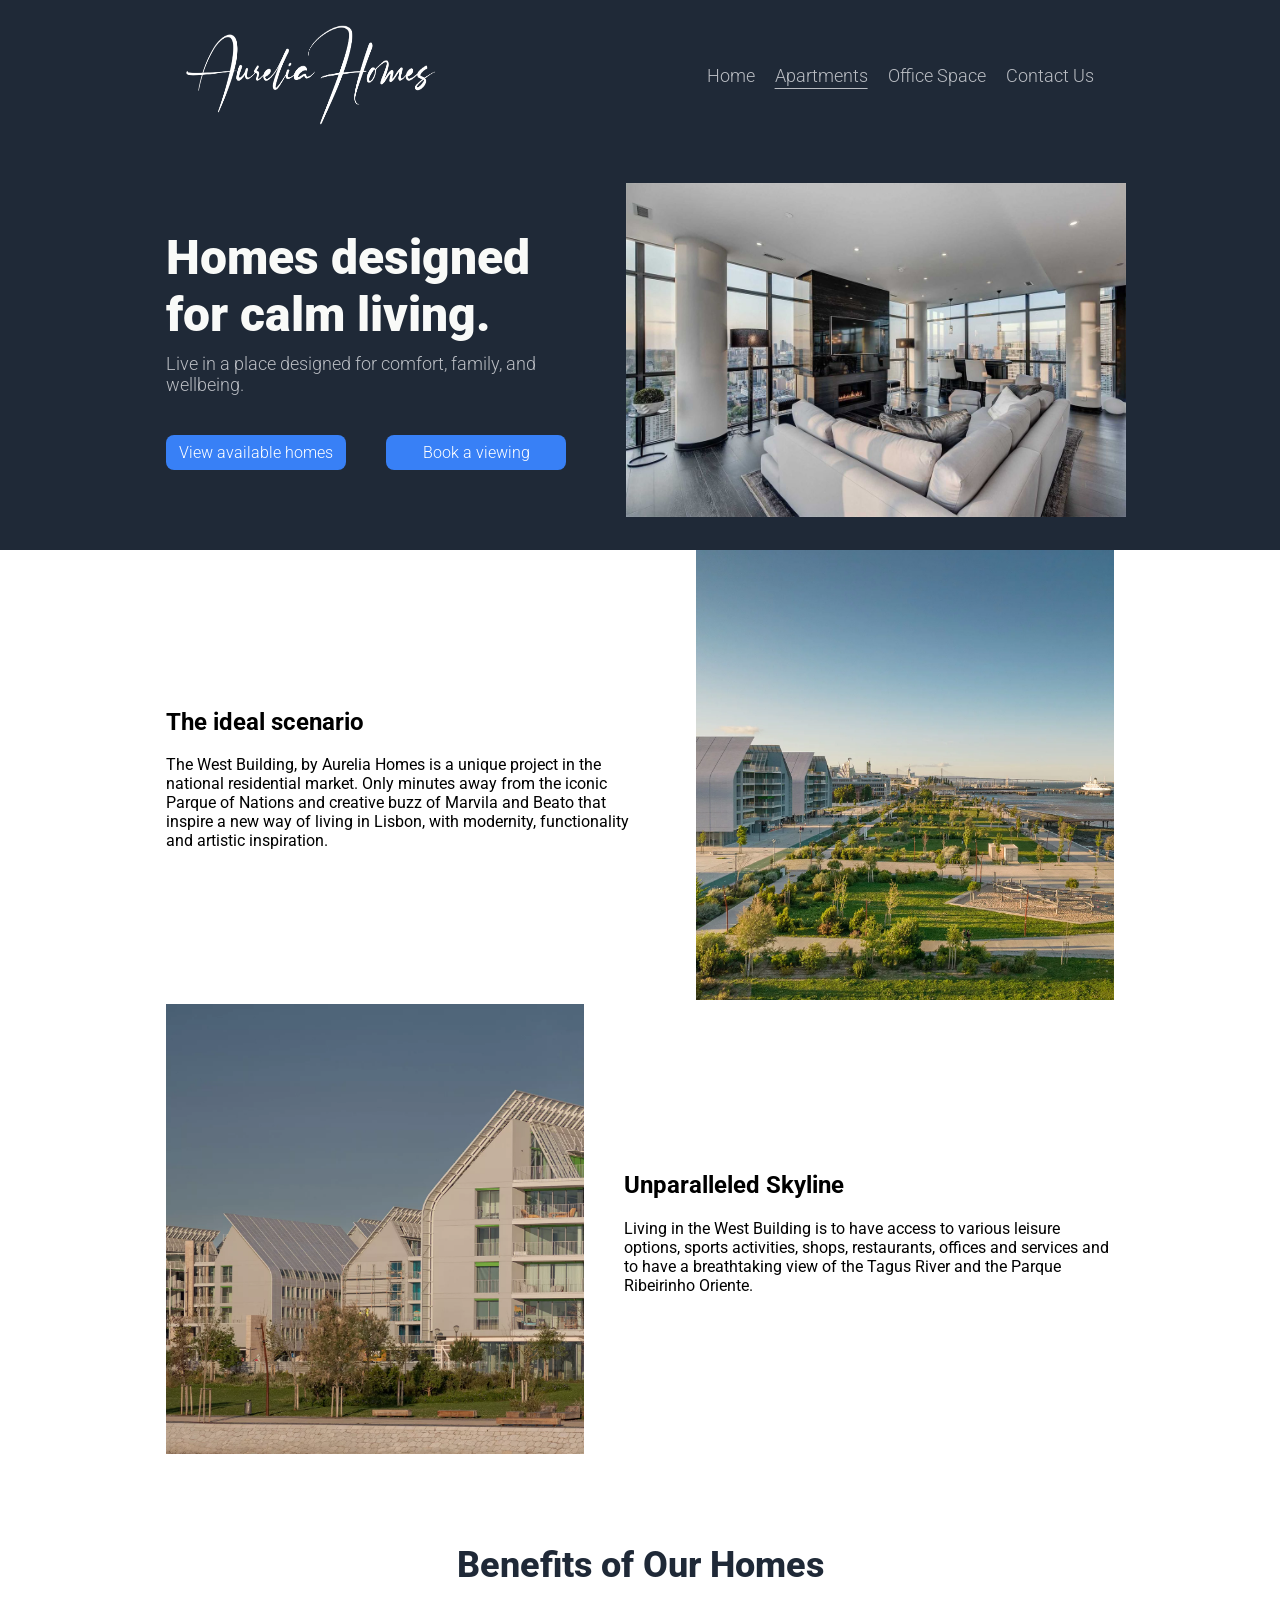
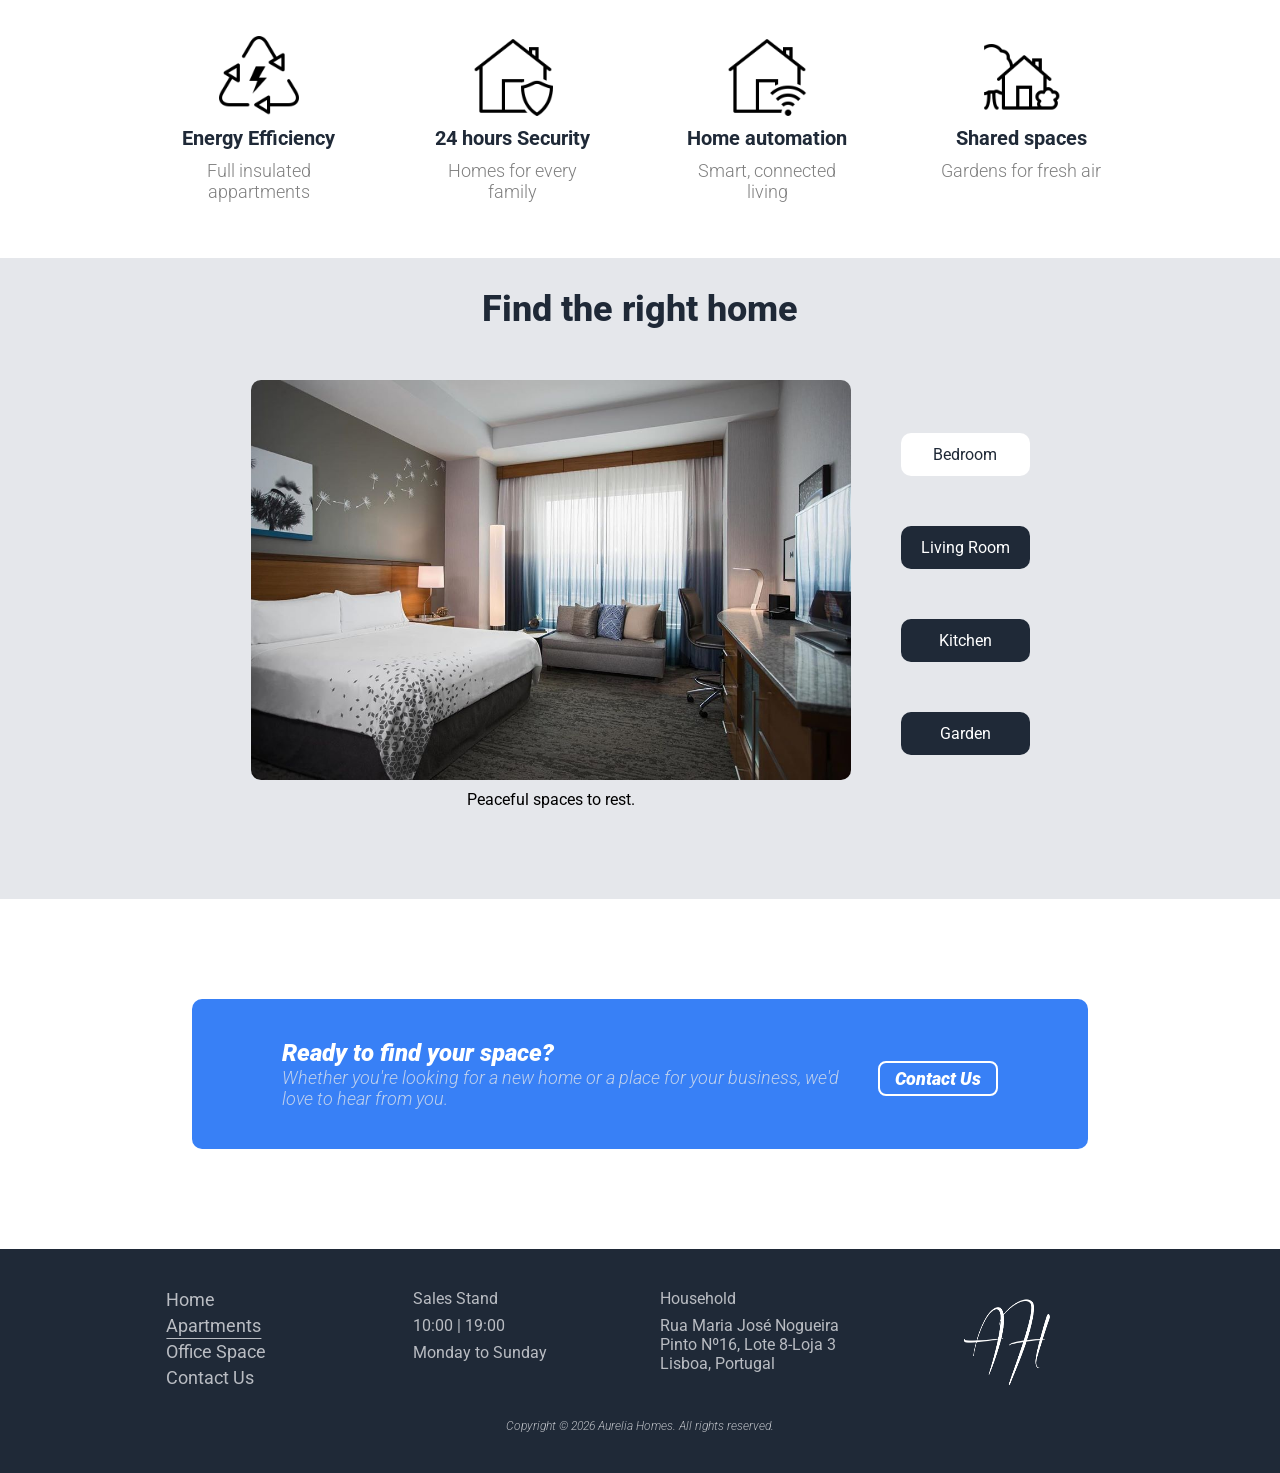
==== commit b5fb7f03: "Moved the content-container Moved the content-container to the main section and update the css" ====
--- a/apartments.html
+++ b/apartments.html
@@ -46,6 +46,9 @@
 
         </div>
 
+    </header>
+
+    <main>
         <div class="content-container">
             <div class="content-box">
                 <div class="herocontent-box">
@@ -61,9 +64,7 @@
                 <img src="assets/mainApartment.png" alt="Aurelia Homes building exterior" height="250" width="500">
             </div>
         </div>
-    </header>
-
-    <main>
+
         <section class="apartInfo">
 
             <div class="apartInfoContainer">
--- a/styles/universal.css
+++ b/styles/universal.css
@@ -14,7 +14,6 @@
 /* ----- Shared navigation ----- */
 
 header {
-    /* border: 2px solid red; */
     display: flex;
     width: 100%;
     background-color: #1F2937;
@@ -66,7 +65,8 @@
 }
 
 .header-item:hover {
-	color: white;
+	font-weight: bold;
+
 }
 
 .header-item.active {
@@ -121,19 +121,22 @@
 /* ----- Shared hero content ----- */
 
 .content-container {
+    width: 100%;
     min-height: 400px;
+    display: flex;
+    justify-content: center;
+    align-items: center;
+    background-color: #1F2937;
+    font-weight: 300;
+}
+
+.content-box {
     width: 74%;
     display: flex;
-    flex-direction: column;
-	align-items: center;
-    font-weight: 300;
-}
-
-.content-box {
-    display: flex;
     justify-content: space-between;
-    margin: 20px;
+    align-items: center;
     gap: 60px;
+    margin: 0;
 }
 
 .herocontent-box {
@@ -141,7 +144,9 @@
     flex-direction: column;
     align-items: flex-start;
     width: 50%;
+    max-width: 100%;
     gap: 10px;
+    flex: 1 1 0;
 }
 
 .hero-main-text {
@@ -169,11 +174,20 @@
     align-items: center;
     background-color: #3880F6;
     border-radius: 8px;
-    min-width: 160px;
+    min-width: 180px;
     height: 35px;
     margin-top: 10px;
     text-decoration: none;
     color: white;
+}
+
+.content-box img {
+    display: block;
+    width: 500px;
+    max-width: 100%;
+    height: auto;
+    object-fit: cover;
+    flex-shrink: 0;
 }
 
 
@@ -270,7 +284,6 @@
 
 /*SECTION 4 - Call to action */
 .cta-section {
-    /* border: 2px solid red; */
     min-height: 350px;
     width: 100%;
     display: flex;
@@ -283,7 +296,6 @@
 }
 
 .cta-box {
-    /* border: 2px solid red; */
     background-color: #3880F6;
     display: flex;
     height: 150px;
@@ -296,7 +308,6 @@
 }
 
 .cta-content {
-    /* border: 2px solid red; */
     display: flex;
     width: 80%;
     justify-content: space-between;
@@ -306,14 +317,12 @@
 }
 
 .cta-copy {
-    /* border: 2px solid red; */
     display: flex;
     flex-direction: column;
 
 }
 
 .cta-title {
-    /* border: 2px solid red; */
     font-size: 24px;
     color: white;
     font-weight: 900;
@@ -322,7 +331,6 @@
 
 
 .cta-text {
-    /* border: 2px solid red; */
     font-size: 18px;
     color: #e5e7ebc6;
     margin: 0;
@@ -477,8 +485,6 @@
         align-items: center;
         margin: 20px 0;
         width: 95%;
-
-		border: 1px solid red;
     }
 
     .content-box img {
@@ -557,7 +563,6 @@
 	}
 
 	.cta-content {
-		/* border: 2px solid red; */
 		background-color: #3880F6;
 		flex-direction: column;
 		align-items: center;
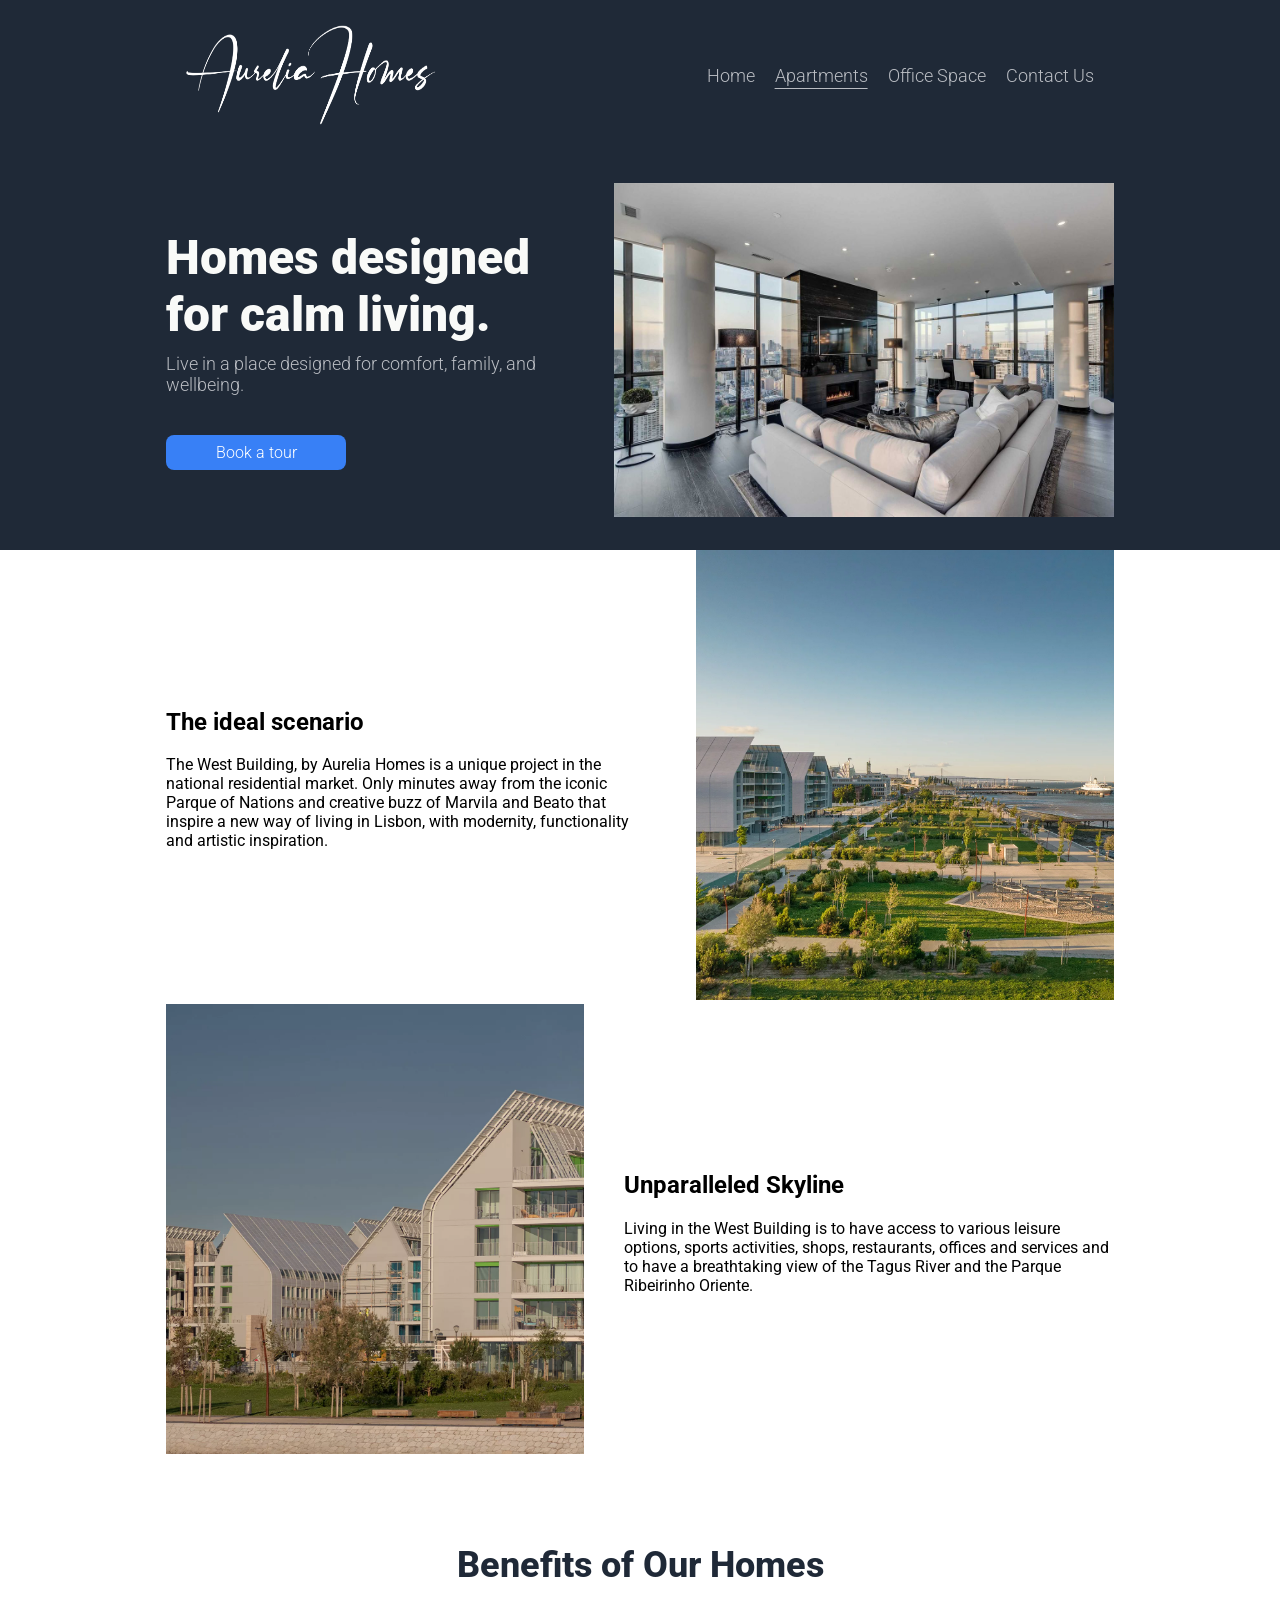
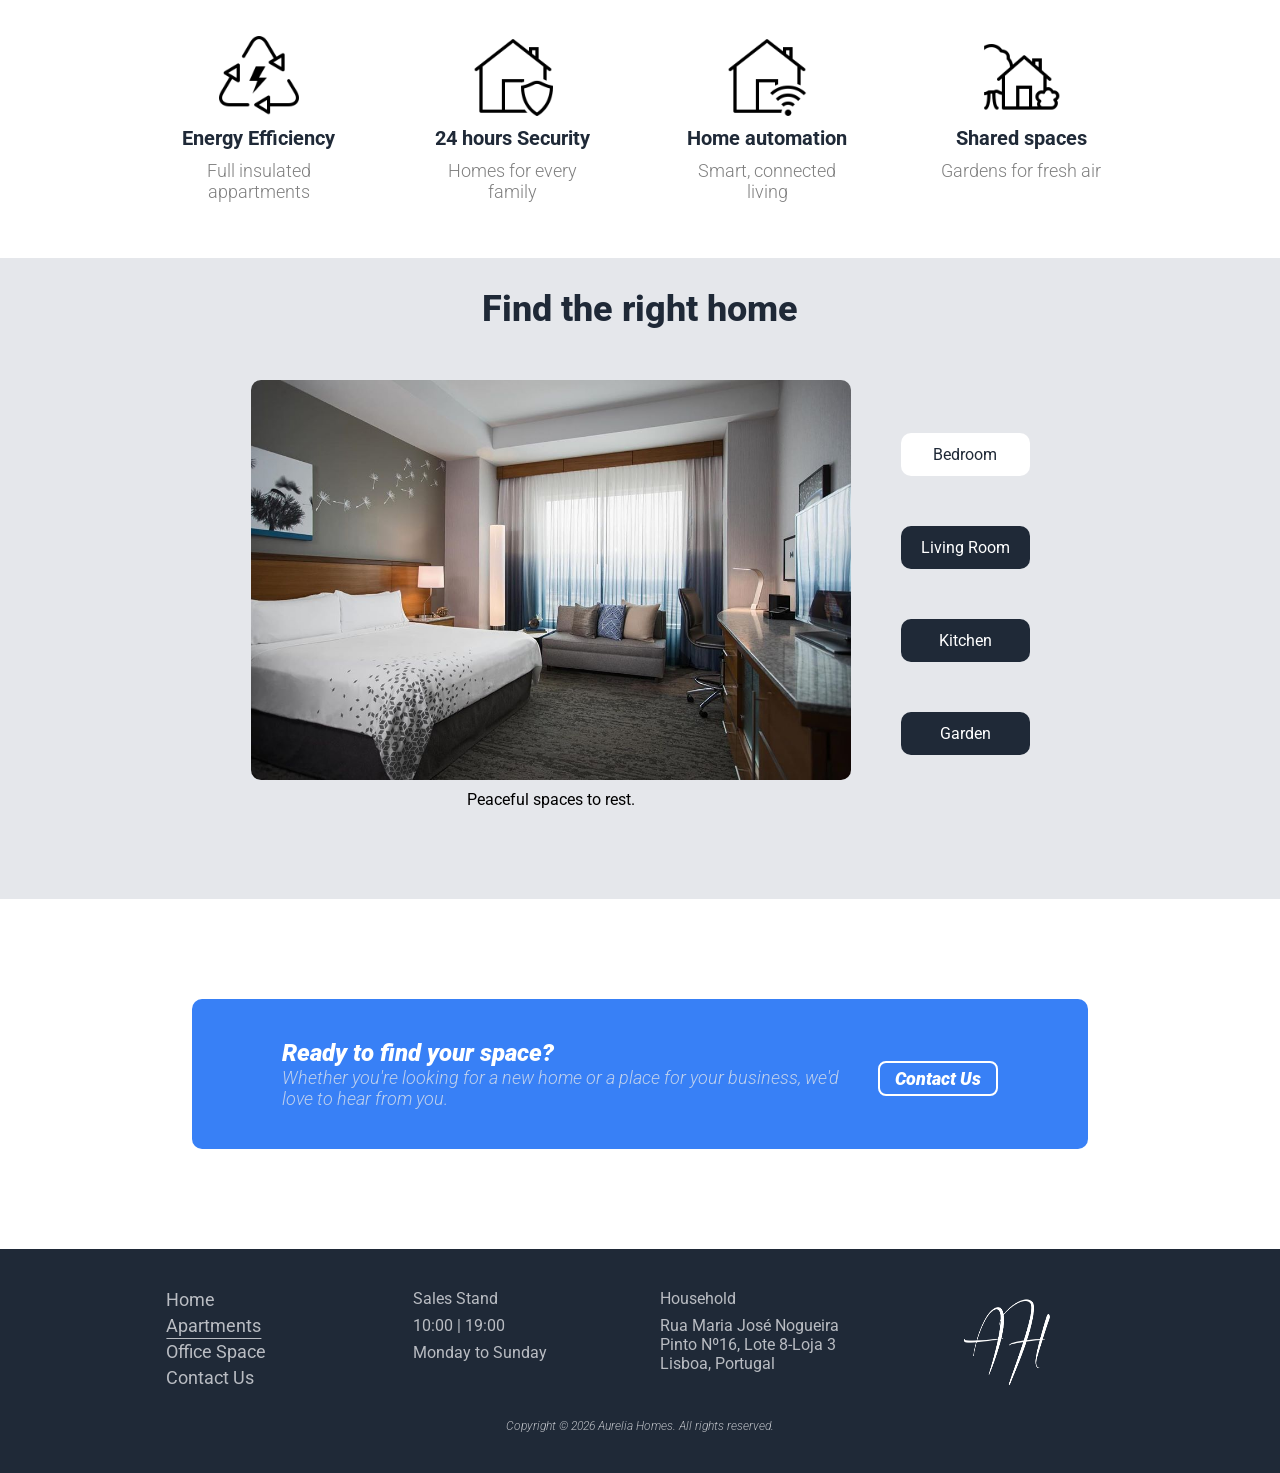
==== commit ab860dc9: "button rework" ====
--- a/apartments.html
+++ b/apartments.html
@@ -56,8 +56,7 @@
                     <p class="hero-secondary-text">Live in a place designed for comfort, family, and wellbeing.</p>
 
                     <div class="hero-button-group">
-                        <a class="hero-button" href="#showcase">View available homes</a>
-                        <a class="hero-button" href="contact.html">Book a viewing</a>
+                        <a class="hero-button" href="contact.html">Book a tour</a>
                     </div>
                 </div>
 
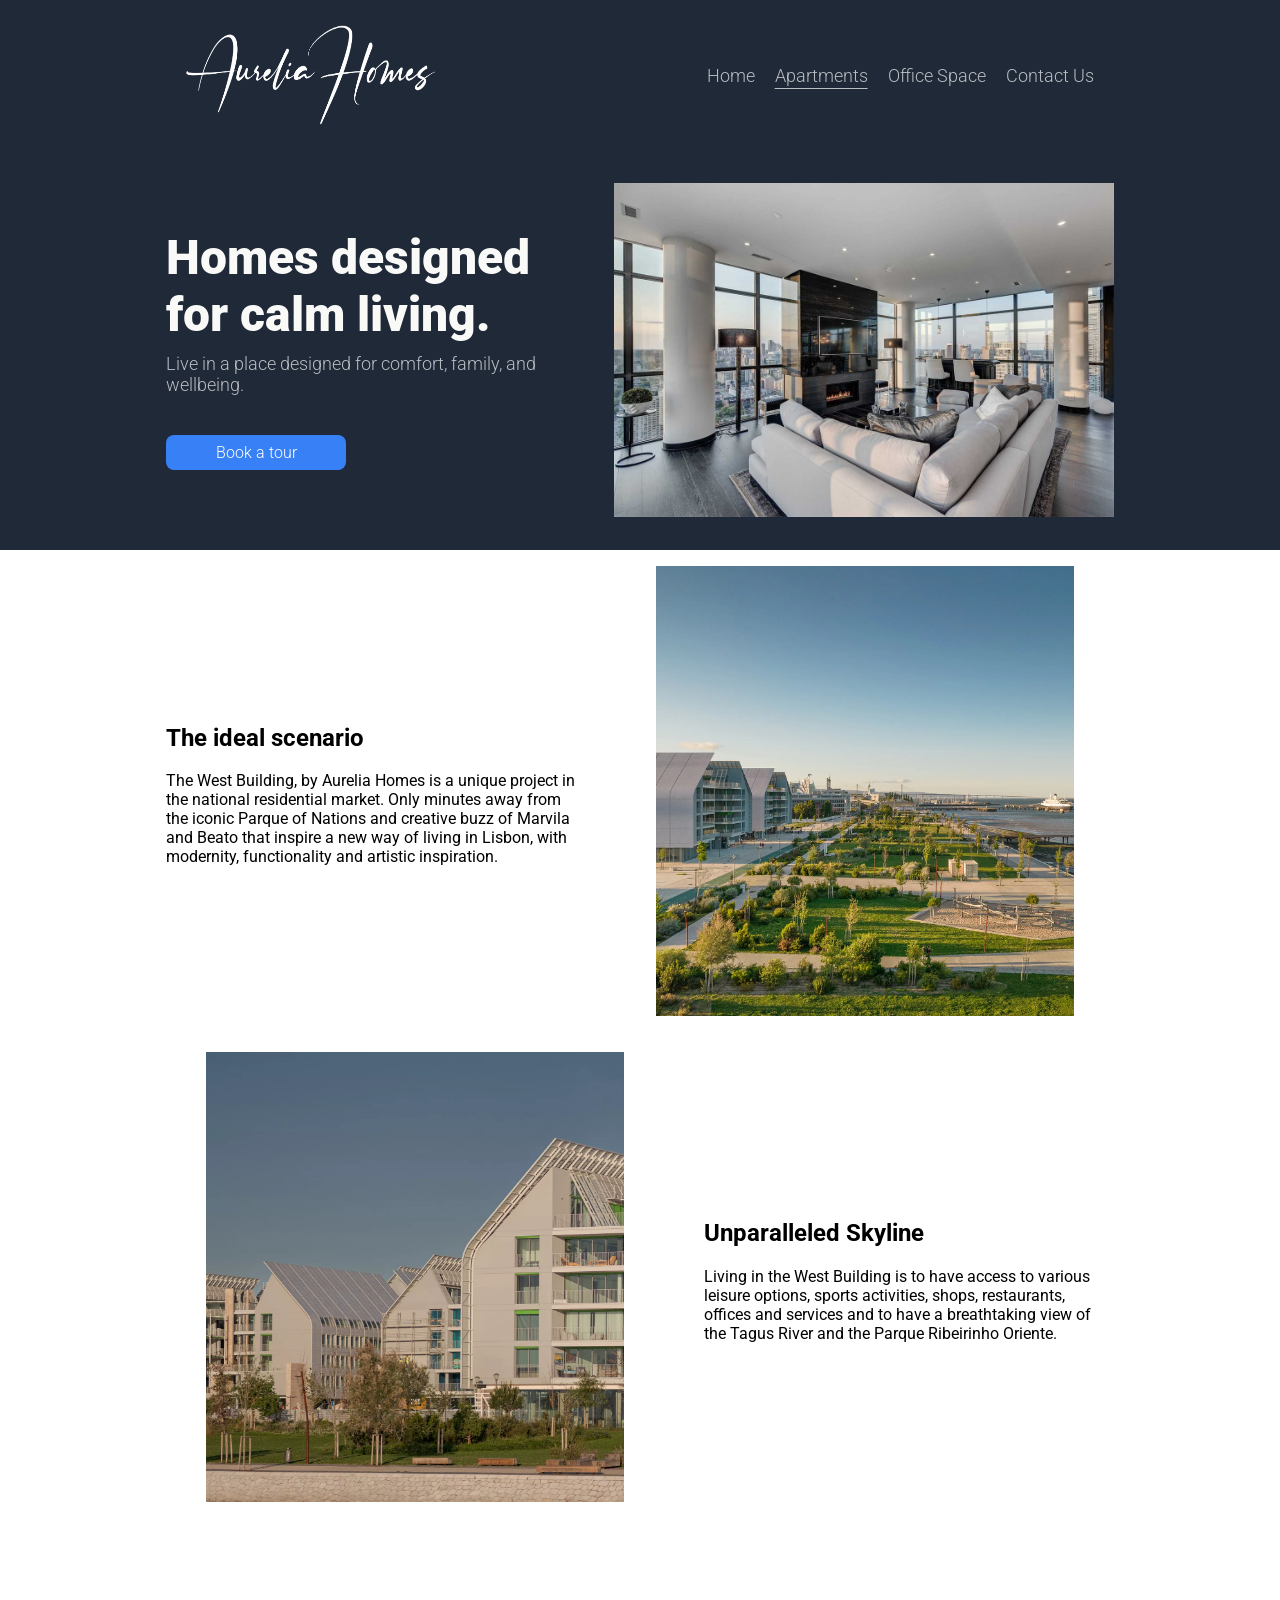
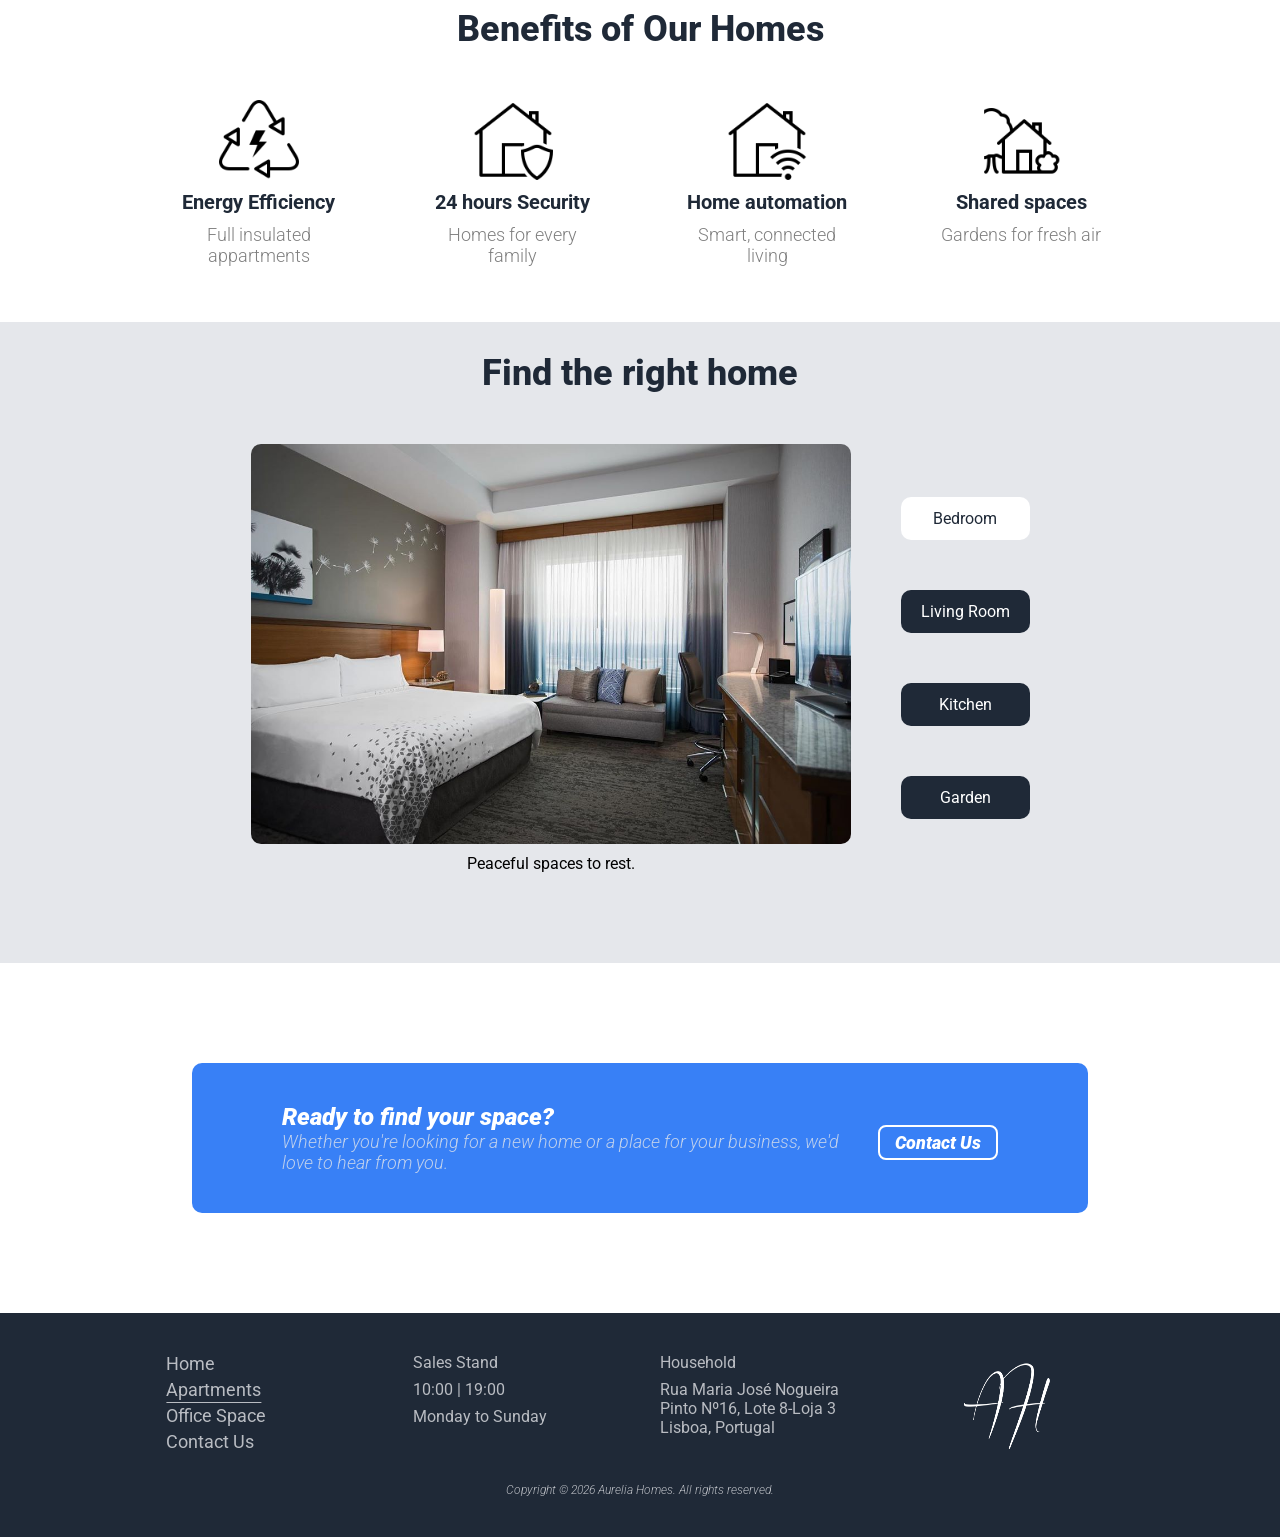
==== commit 5689bbfb: "Added more semantic elements" ====
--- a/apartments.html
+++ b/apartments.html
@@ -49,20 +49,20 @@
     </header>
 
     <main>
-        <div class="content-container">
-            <div class="content-box">
+        <section class="content-container" aria-labelledby="apartments-hero-title">
+            <article class="content-box">
                 <div class="herocontent-box">
-                    <h1 class="hero-main-text">Homes designed for calm living.</h1>
+                    <h1 id="apartments-hero-title" class="hero-main-text">Homes designed for calm living.</h1>
                     <p class="hero-secondary-text">Live in a place designed for comfort, family, and wellbeing.</p>
 
-                    <div class="hero-button-group">
+                    <nav class="hero-button-group" aria-label="Primary navigation">
                         <a class="hero-button" href="contact.html">Book a tour</a>
-                    </div>
+                    </nav>
                 </div>
 
                 <img src="assets/mainApartment.png" alt="Aurelia Homes building exterior" height="250" width="500">
-            </div>
-        </div>
+            </article>
+        </section>
 
         <section class="apartInfo">
 
@@ -76,18 +76,18 @@
                     </p>
                 </div>
 
-                <div class="apartInfoText">
+                <figure class="apartInfoText">
                     <img src="assets/west1.jpg" alt="Aurelia Homes building exterior">
-                </div>
+                </figure>
 
             </div>
 
 
             <div class="apartInfoContainer">
 
-                <div class="apartInfoText">
+                <figure class="apartInfoText">
                     <img src="assets/west2.jpg" alt="Aurelia Homes building exterior">
-                </div>
+                </figure>
 
                 <div class="apartInfoText">
                     <h1>Unparalleled Skyline</h1>
@@ -177,7 +177,7 @@
 
         <section class="cta-section" aria-labelledby="cta-heading">
 
-            <div class="cta-box">
+            <aside class="cta-box">
 
                 <div class="cta-content">
 
@@ -198,7 +198,7 @@
 
                 </div>
 
-            </div>
+            </aside>
 
         </section>
     </main>
--- a/styles/universal.css
+++ b/styles/universal.css
@@ -380,7 +380,8 @@
 }
 
 .footer-grid > div,
-.footer-grid > nav {
+.footer-grid > nav,
+.footer-grid > address {
 	display: flex;
 	flex: 1;
 	flex-direction: column;
